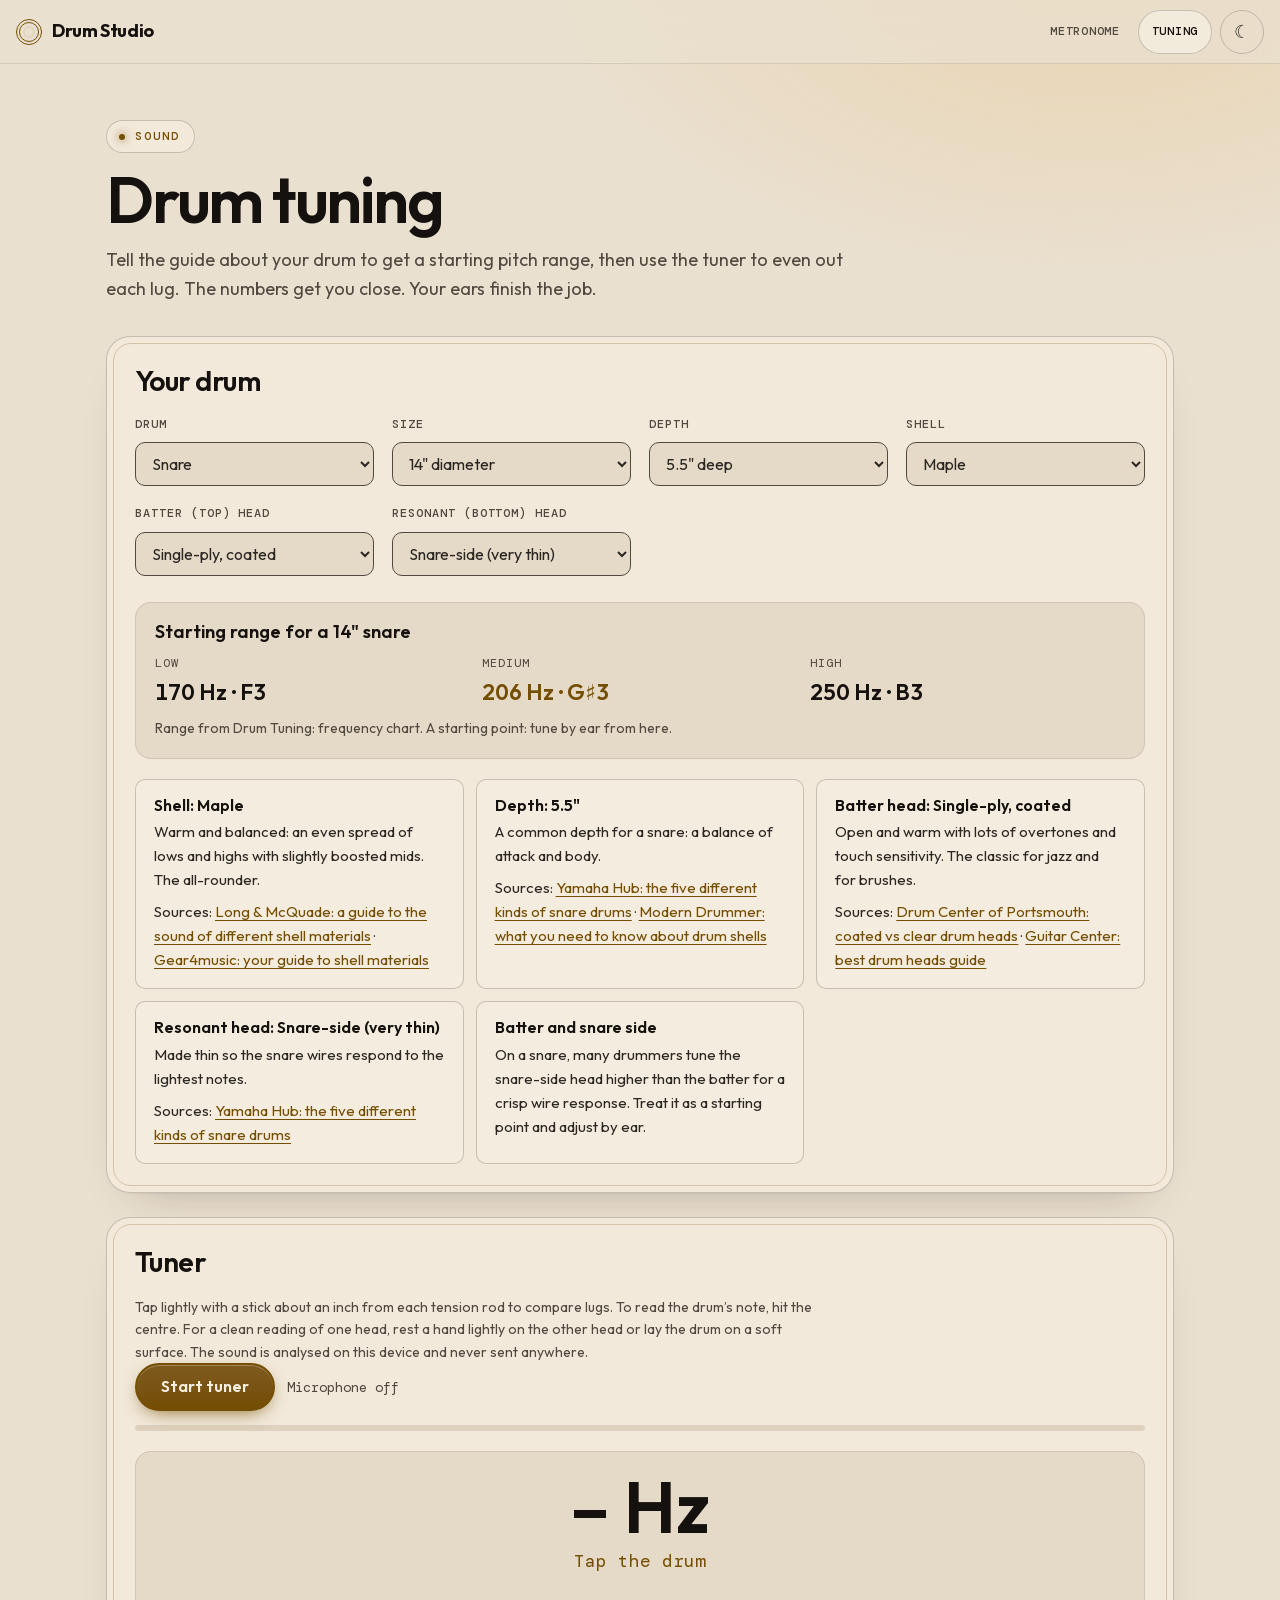
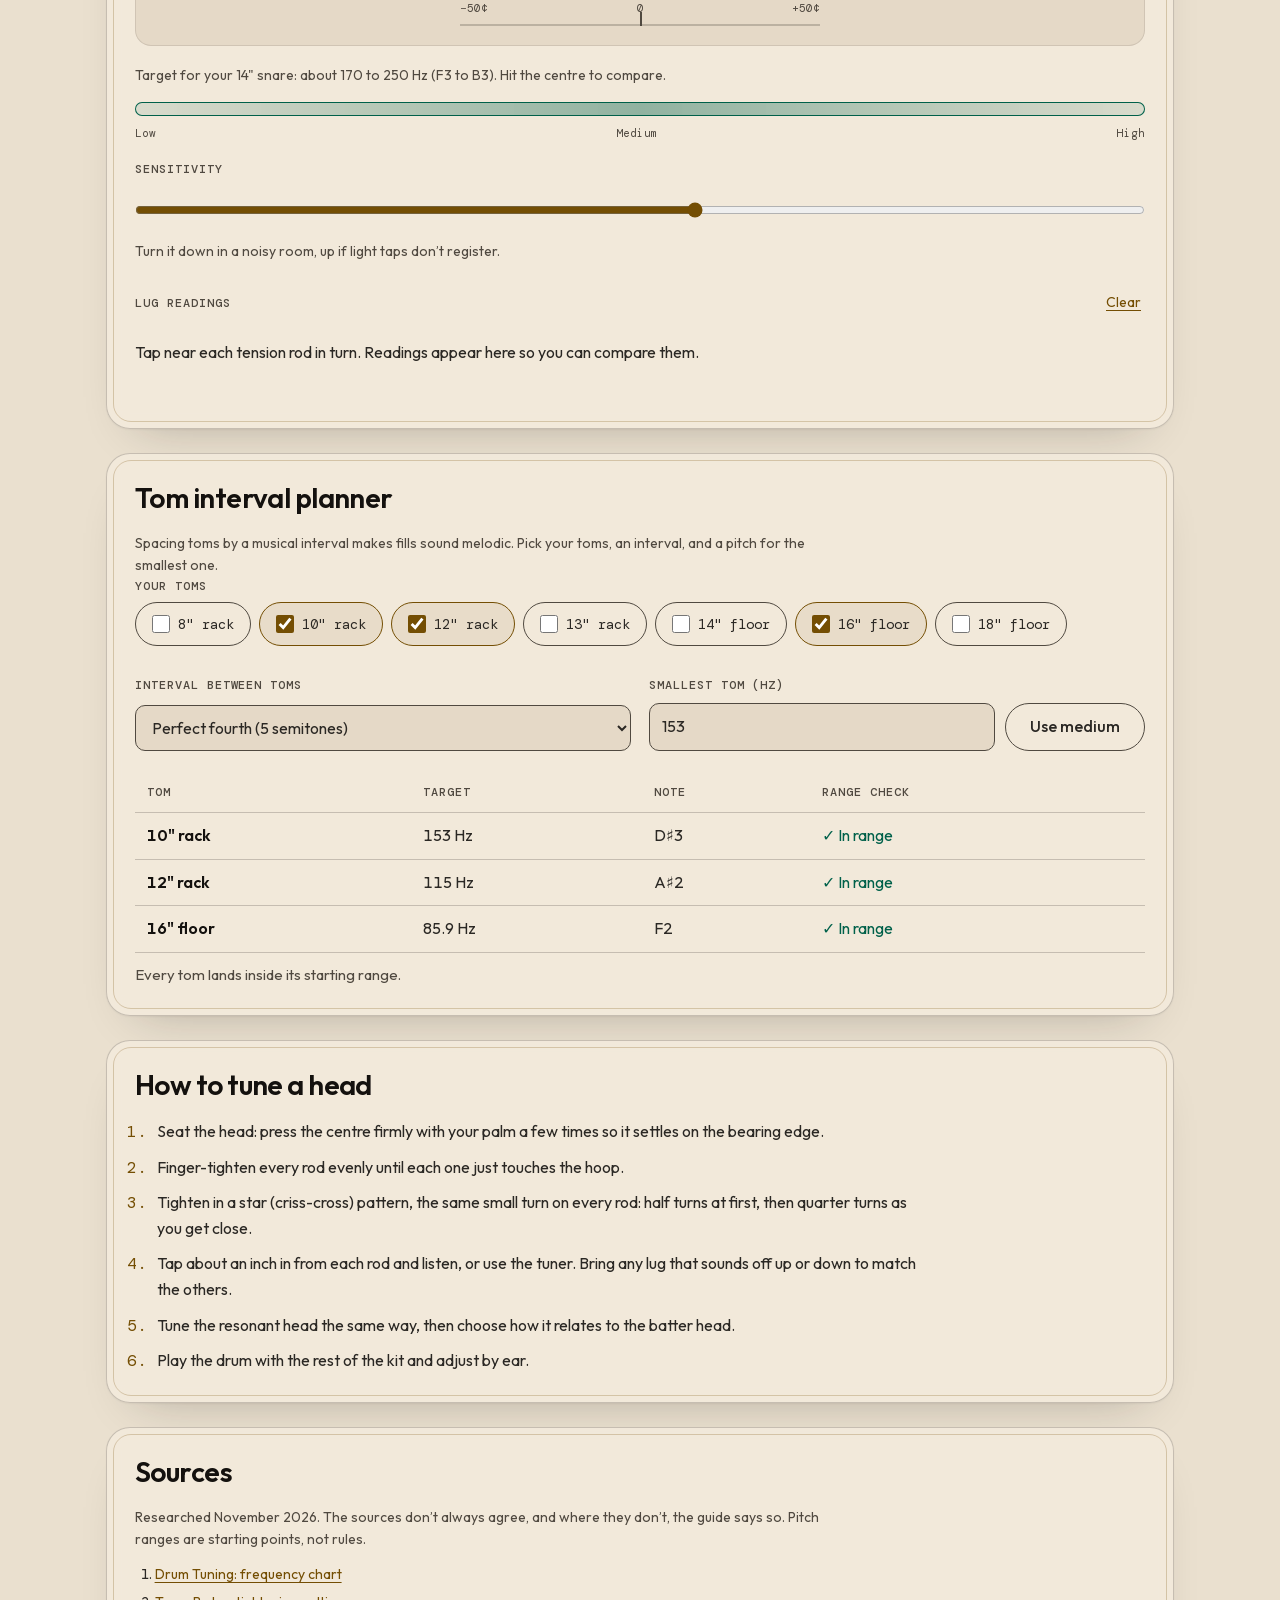
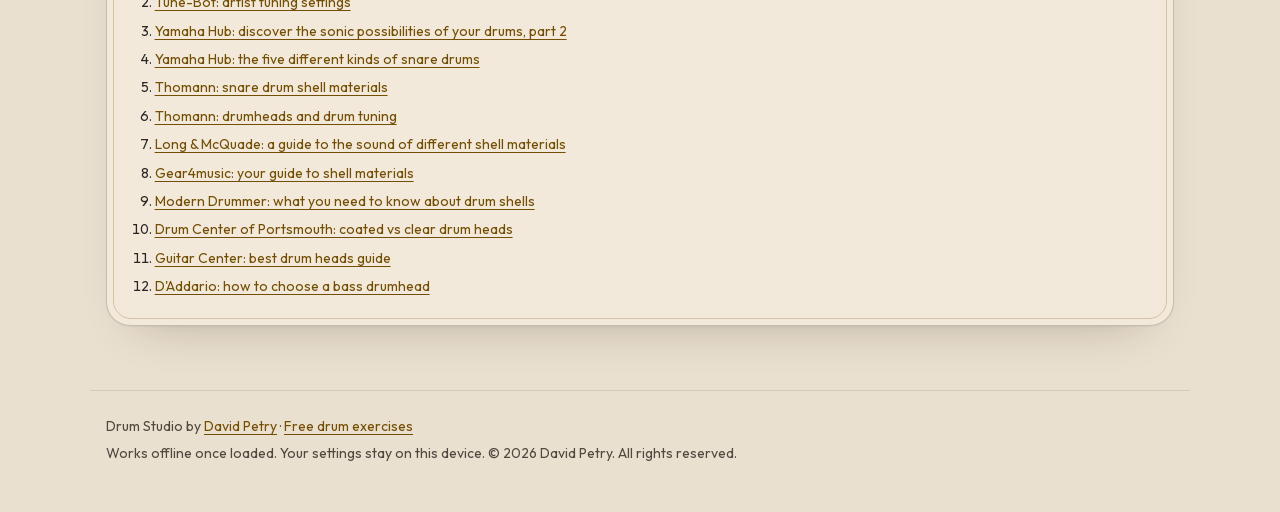
==== tuning.html @ 03df2bff "Host on GitHub Pages instead of Netlify GitHub Pages is free with no deploy limits. It can't send cu" ====
<!DOCTYPE html>
<html lang="en">
<head>
<meta charset="UTF-8">
<!-- Security policy: everything comes from this site; no inline scripts or styles.
     Set here because GitHub Pages can't send it as a header. -->
<meta http-equiv="Content-Security-Policy" content="default-src 'self'; script-src 'self'; style-src 'self'; img-src 'self' data:; font-src 'self'; connect-src 'self'; media-src 'self'; manifest-src 'self'; worker-src 'self'; object-src 'none'; base-uri 'self'; form-action 'none'; upgrade-insecure-requests">
<meta name="referrer" content="strict-origin-when-cross-origin">
<meta name="viewport" content="width=device-width, initial-scale=1.0, viewport-fit=cover">
<title>Drum Tuning · Drum Studio</title>
<meta name="description" content="Tune your drums: a microphone tuner that reads each lug, starting pitch ranges by drum size, what shell materials and heads do, and a tom interval planner.">
<meta name="color-scheme" content="dark light">
<meta name="theme-color" content="#080a0e">
<link rel="manifest" href="manifest.webmanifest">
<link rel="icon" href="icons/icon.svg" type="image/svg+xml">
<link rel="apple-touch-icon" href="icons/apple-touch-icon.png">
<link rel="preload" href="fonts/outfit-300-700-latin.woff2" as="font" type="font/woff2" crossorigin>
<link rel="stylesheet" href="fonts/fonts.css">
<script src="js/theme.js"></script>
<link rel="stylesheet" href="css/studio.css">
</head>
<body>
<a href="#main" class="skip-link">Skip to main content</a>
<nav class="topnav" aria-label="Drum Studio">
  <a href="index.html" class="brand" aria-label="Drum Studio home"><span class="brand-mark" aria-hidden="true"></span><span class="brand-text">Drum Studio</span></a>
  <ul class="navlinks">
    <li><a href="index.html">Metronome</a></li>
    <li><a href="tuning.html" aria-current="page">Tuning</a></li>
    <li><button type="button" class="theme-toggle" id="themeToggle" aria-label="Switch to light theme"><span aria-hidden="true">☀</span></button></li>
  </ul>
</nav>

<main id="main">
  <header class="pagehead">
    <p class="eyebrow">Sound</p>
    <h1>Drum tuning</h1>
    <p class="lede">Tell the guide about your drum to get a starting pitch range, then use the tuner to even out each lug. The numbers get you close. Your ears finish the job.</p>
  </header>

  <noscript><p class="panel notice">The tuner and the guide need JavaScript turned on. The tuning steps below still work without it.</p></noscript>

  <!-- Guide: your drum -->
  <section class="panel" id="guide" aria-labelledby="guide-title">
    <h2 id="guide-title">Your drum</h2>
    <div class="form-grid">
      <label class="field"><span class="label">Drum</span><select id="drum-type"></select></label>
      <label class="field"><span class="label">Size</span><select id="drum-size"></select></label>
      <label class="field"><span class="label">Depth</span><select id="drum-depth"></select></label>
      <label class="field"><span class="label">Shell</span><select id="material"></select></label>
      <label class="field"><span class="label">Batter (top) head</span><select id="batter"></select></label>
      <label class="field"><span class="label">Resonant (bottom) head</span><select id="reso"></select></label>
      <label class="field" id="relation-row"><span class="label">Resonant vs batter</span><select id="relation"></select></label>
    </div>

    <div class="range-card" aria-labelledby="range-title">
      <h3 id="range-title">Starting range</h3>
      <dl class="range-stops">
        <div><dt>Low</dt><dd id="range-low">–</dd></div>
        <div><dt>Medium</dt><dd id="range-med">–</dd></div>
        <div><dt>High</dt><dd id="range-high">–</dd></div>
      </dl>
      <p class="hint" id="range-scaled"></p>
    </div>
    <ul class="notes" id="notes"></ul>
  </section>

  <!-- Tuner -->
  <section class="panel" id="tuner" aria-labelledby="tuner-title">
    <h2 id="tuner-title">Tuner</h2>
    <p class="notice" id="no-mic" hidden>This browser can’t open a microphone here. The tuner needs a secure (https) page in a current browser.</p>
    <div id="tuner-body">
      <p class="hint">Tap lightly with a stick about an inch from each tension rod to compare lugs. To read the drum’s note, hit the centre. For a clean reading of one head, rest a hand lightly on the other head or lay the drum on a soft surface. The sound is analysed on this device and never sent anywhere.</p>
      <div class="actions">
        <button type="button" class="btn-primary" id="mic-start" aria-pressed="false">Start tuner</button>
        <span class="listen" id="listen-state">Microphone off</span>
      </div>
      <div class="level" id="level" aria-hidden="true"><span></span></div>

      <div class="readout">
        <p class="reading-hz" id="reading-hz">– Hz</p>
        <p class="reading-note" id="reading-note">Tap the drum</p>
        <div class="cents" aria-hidden="true">
          <span class="cents-scale"><span>−50¢</span><span>0</span><span>+50¢</span></span>
          <span class="needle" id="needle" hidden></span>
        </div>
      </div>

      <div class="target">
        <p class="hint" id="target-line"></p>
        <div class="target-bar" aria-hidden="true">
          <span class="zone"></span>
          <span class="target-mark" id="target-mark" hidden></span>
          <span class="target-ends"><span>Low</span><span>Medium</span><span>High</span></span>
        </div>
      </div>

      <div class="field">
        <label class="label" for="sensitivity">Sensitivity</label>
        <input type="range" id="sensitivity" min="1" max="10" step="1" value="6" aria-describedby="sens-hint">
        <p class="hint" id="sens-hint">Turn it down in a noisy room, up if light taps don’t register.</p>
      </div>

      <div class="lugs-head">
        <h3 class="label">Lug readings</h3>
        <button type="button" class="link-btn" id="lugs-clear">Clear</button>
      </div>
      <ol class="lugs" id="lugs"></ol>
      <p class="lug-status" id="lug-status"></p>
      <p class="status" id="tuner-status" role="status" aria-live="polite"></p>
    </div>
  </section>

  <!-- Planner -->
  <section class="panel" id="planner" aria-labelledby="planner-title">
    <h2 id="planner-title">Tom interval planner</h2>
    <p class="hint">Spacing toms by a musical interval makes fills sound melodic. Pick your toms, an interval, and a pitch for the smallest one.</p>
    <fieldset class="field">
      <legend class="label">Your toms</legend>
      <div class="chips" id="plan-sizes"></div>
    </fieldset>
    <div class="form-grid">
      <label class="field"><span class="label">Interval between toms</span><select id="plan-interval"></select></label>
      <div class="field">
        <label class="label" for="plan-top">Smallest tom (Hz)</label>
        <div class="inline">
          <input type="number" id="plan-top" min="30" max="1000" step="1" inputmode="decimal">
          <button type="button" class="btn-ghost" id="plan-suggest">Use medium</button>
        </div>
      </div>
    </div>
    <div class="table-wrap">
      <table class="plan">
        <caption class="visually-hidden">Target pitch for each tom</caption>
        <thead><tr><th scope="col">Tom</th><th scope="col">Target</th><th scope="col">Note</th><th scope="col">Range check</th></tr></thead>
        <tbody id="plan-out"></tbody>
      </table>
    </div>
    <p class="status" id="plan-summary" role="status" aria-live="polite"></p>
  </section>

  <!-- Method -->
  <section class="panel" aria-labelledby="steps-title">
    <h2 id="steps-title">How to tune a head</h2>
    <ol class="steps">
      <li>Seat the head: press the centre firmly with your palm a few times so it settles on the bearing edge.</li>
      <li>Finger-tighten every rod evenly until each one just touches the hoop.</li>
      <li>Tighten in a star (criss-cross) pattern, the same small turn on every rod: half turns at first, then quarter turns as you get close.</li>
      <li>Tap about an inch in from each rod and listen, or use the tuner. Bring any lug that sounds off up or down to match the others.</li>
      <li>Tune the resonant head the same way, then choose how it relates to the batter head.</li>
      <li>Play the drum with the rest of the kit and adjust by ear.</li>
    </ol>
  </section>

  <section class="panel" aria-labelledby="sources-title">
    <h2 id="sources-title">Sources</h2>
    <p class="hint">Researched November 2026. The sources don’t always agree, and where they don’t, the guide says so. Pitch ranges are starting points, not rules.</p>
    <ol class="sources" id="sources"></ol>
  </section>
</main>

<footer class="foot">
  <p>Drum Studio by <a href="https://david-petry.netlify.app/">David Petry</a> · <a href="https://david-petry.netlify.app/drum-exercises.html">Free drum exercises</a></p>
  <p>Works offline once loaded. Your settings stay on this device. © 2026 David Petry. All rights reserved.</p>
</footer>
<script src="js/tuning.js" defer></script>
</body>
</html>
---- fonts/fonts.css ----
/* Self-hosted web fonts: DM Mono, Cormorant Garamond, Outfit.
   From Google Fonts, latin and latin-ext subsets only. Serving them from this
   site means visitors' browsers make no request to Google. Licences: OFL-*.txt
   in this folder (SIL Open Font License 1.1). A browser only downloads the
   files for faces a page actually uses. */

/* latin-ext */
@font-face {
  font-family: 'Cormorant Garamond';
  font-style: italic;
  font-weight: 400;
  font-display: swap;
  src: url(./cormorant-garamond-400-600-italic-latin-ext.woff2) format('woff2');
  unicode-range: U+0100-02BA, U+02BD-02C5, U+02C7-02CC, U+02CE-02D7, U+02DD-02FF, U+0304, U+0308, U+0329, U+1D00-1DBF, U+1E00-1E9F, U+1EF2-1EFF, U+2020, U+20A0-20AB, U+20AD-20C4, U+2113, U+2C60-2C7F, U+A720-A7FF;
}
/* latin */
@font-face {
  font-family: 'Cormorant Garamond';
  font-style: italic;
  font-weight: 400;
  font-display: swap;
  src: url(./cormorant-garamond-400-600-italic-latin.woff2) format('woff2');
  unicode-range: U+0000-00FF, U+0131, U+0152-0153, U+02BB-02BC, U+02C6, U+02DA, U+02DC, U+0304, U+0308, U+0329, U+2000-206F, U+20AC, U+2122, U+2191, U+2193, U+2212, U+2215, U+FEFF, U+FFFD;
}
/* latin-ext */
@font-face {
  font-family: 'Cormorant Garamond';
  font-style: italic;
  font-weight: 600;
  font-display: swap;
  src: url(./cormorant-garamond-400-600-italic-latin-ext.woff2) format('woff2');
  unicode-range: U+0100-02BA, U+02BD-02C5, U+02C7-02CC, U+02CE-02D7, U+02DD-02FF, U+0304, U+0308, U+0329, U+1D00-1DBF, U+1E00-1E9F, U+1EF2-1EFF, U+2020, U+20A0-20AB, U+20AD-20C4, U+2113, U+2C60-2C7F, U+A720-A7FF;
}
/* latin */
@font-face {
  font-family: 'Cormorant Garamond';
  font-style: italic;
  font-weight: 600;
  font-display: swap;
  src: url(./cormorant-garamond-400-600-italic-latin.woff2) format('woff2');
  unicode-range: U+0000-00FF, U+0131, U+0152-0153, U+02BB-02BC, U+02C6, U+02DA, U+02DC, U+0304, U+0308, U+0329, U+2000-206F, U+20AC, U+2122, U+2191, U+2193, U+2212, U+2215, U+FEFF, U+FFFD;
}
/* latin-ext */
@font-face {
  font-family: 'Cormorant Garamond';
  font-style: normal;
  font-weight: 400;
  font-display: swap;
  src: url(./cormorant-garamond-400-700-latin-ext.woff2) format('woff2');
  unicode-range: U+0100-02BA, U+02BD-02C5, U+02C7-02CC, U+02CE-02D7, U+02DD-02FF, U+0304, U+0308, U+0329, U+1D00-1DBF, U+1E00-1E9F, U+1EF2-1EFF, U+2020, U+20A0-20AB, U+20AD-20C4, U+2113, U+2C60-2C7F, U+A720-A7FF;
}
/* latin */
@font-face {
  font-family: 'Cormorant Garamond';
  font-style: normal;
  font-weight: 400;
  font-display: swap;
  src: url(./cormorant-garamond-400-700-latin.woff2) format('woff2');
  unicode-range: U+0000-00FF, U+0131, U+0152-0153, U+02BB-02BC, U+02C6, U+02DA, U+02DC, U+0304, U+0308, U+0329, U+2000-206F, U+20AC, U+2122, U+2191, U+2193, U+2212, U+2215, U+FEFF, U+FFFD;
}
/* latin-ext */
@font-face {
  font-family: 'Cormorant Garamond';
  font-style: normal;
  font-weight: 600;
  font-display: swap;
  src: url(./cormorant-garamond-400-700-latin-ext.woff2) format('woff2');
  unicode-range: U+0100-02BA, U+02BD-02C5, U+02C7-02CC, U+02CE-02D7, U+02DD-02FF, U+0304, U+0308, U+0329, U+1D00-1DBF, U+1E00-1E9F, U+1EF2-1EFF, U+2020, U+20A0-20AB, U+20AD-20C4, U+2113, U+2C60-2C7F, U+A720-A7FF;
}
/* latin */
@font-face {
  font-family: 'Cormorant Garamond';
  font-style: normal;
  font-weight: 600;
  font-display: swap;
  src: url(./cormorant-garamond-400-700-latin.woff2) format('woff2');
  unicode-range: U+0000-00FF, U+0131, U+0152-0153, U+02BB-02BC, U+02C6, U+02DA, U+02DC, U+0304, U+0308, U+0329, U+2000-206F, U+20AC, U+2122, U+2191, U+2193, U+2212, U+2215, U+FEFF, U+FFFD;
}
/* latin-ext */
@font-face {
  font-family: 'Cormorant Garamond';
  font-style: normal;
  font-weight: 700;
  font-display: swap;
  src: url(./cormorant-garamond-400-700-latin-ext.woff2) format('woff2');
  unicode-range: U+0100-02BA, U+02BD-02C5, U+02C7-02CC, U+02CE-02D7, U+02DD-02FF, U+0304, U+0308, U+0329, U+1D00-1DBF, U+1E00-1E9F, U+1EF2-1EFF, U+2020, U+20A0-20AB, U+20AD-20C4, U+2113, U+2C60-2C7F, U+A720-A7FF;
}
/* latin */
@font-face {
  font-family: 'Cormorant Garamond';
  font-style: normal;
  font-weight: 700;
  font-display: swap;
  src: url(./cormorant-garamond-400-700-latin.woff2) format('woff2');
  unicode-range: U+0000-00FF, U+0131, U+0152-0153, U+02BB-02BC, U+02C6, U+02DA, U+02DC, U+0304, U+0308, U+0329, U+2000-206F, U+20AC, U+2122, U+2191, U+2193, U+2212, U+2215, U+FEFF, U+FFFD;
}
/* latin-ext */
@font-face {
  font-family: 'DM Mono';
  font-style: italic;
  font-weight: 400;
  font-display: swap;
  src: url(./dm-mono-400-italic-latin-ext.woff2) format('woff2');
  unicode-range: U+0100-02BA, U+02BD-02C5, U+02C7-02CC, U+02CE-02D7, U+02DD-02FF, U+0304, U+0308, U+0329, U+1D00-1DBF, U+1E00-1E9F, U+1EF2-1EFF, U+2020, U+20A0-20AB, U+20AD-20C4, U+2113, U+2C60-2C7F, U+A720-A7FF;
}
/* latin */
@font-face {
  font-family: 'DM Mono';
  font-style: italic;
  font-weight: 400;
  font-display: swap;
  src: url(./dm-mono-400-italic-latin.woff2) format('woff2');
  unicode-range: U+0000-00FF, U+0131, U+0152-0153, U+02BB-02BC, U+02C6, U+02DA, U+02DC, U+0304, U+0308, U+0329, U+2000-206F, U+20AC, U+2122, U+2191, U+2193, U+2212, U+2215, U+FEFF, U+FFFD;
}
/* latin-ext */
@font-face {
  font-family: 'DM Mono';
  font-style: normal;
  font-weight: 300;
  font-display: swap;
  src: url(./dm-mono-300-latin-ext.woff2) format('woff2');
  unicode-range: U+0100-02BA, U+02BD-02C5, U+02C7-02CC, U+02CE-02D7, U+02DD-02FF, U+0304, U+0308, U+0329, U+1D00-1DBF, U+1E00-1E9F, U+1EF2-1EFF, U+2020, U+20A0-20AB, U+20AD-20C4, U+2113, U+2C60-2C7F, U+A720-A7FF;
}
/* latin */
@font-face {
  font-family: 'DM Mono';
  font-style: normal;
  font-weight: 300;
  font-display: swap;
  src: url(./dm-mono-300-latin.woff2) format('woff2');
  unicode-range: U+0000-00FF, U+0131, U+0152-0153, U+02BB-02BC, U+02C6, U+02DA, U+02DC, U+0304, U+0308, U+0329, U+2000-206F, U+20AC, U+2122, U+2191, U+2193, U+2212, U+2215, U+FEFF, U+FFFD;
}
/* latin-ext */
@font-face {
  font-family: 'DM Mono';
  font-style: normal;
  font-weight: 400;
  font-display: swap;
  src: url(./dm-mono-400-latin-ext.woff2) format('woff2');
  unicode-range: U+0100-02BA, U+02BD-02C5, U+02C7-02CC, U+02CE-02D7, U+02DD-02FF, U+0304, U+0308, U+0329, U+1D00-1DBF, U+1E00-1E9F, U+1EF2-1EFF, U+2020, U+20A0-20AB, U+20AD-20C4, U+2113, U+2C60-2C7F, U+A720-A7FF;
}
/* latin */
@font-face {
  font-family: 'DM Mono';
  font-style: normal;
  font-weight: 400;
  font-display: swap;
  src: url(./dm-mono-400-latin.woff2) format('woff2');
  unicode-range: U+0000-00FF, U+0131, U+0152-0153, U+02BB-02BC, U+02C6, U+02DA, U+02DC, U+0304, U+0308, U+0329, U+2000-206F, U+20AC, U+2122, U+2191, U+2193, U+2212, U+2215, U+FEFF, U+FFFD;
}
/* latin-ext */
@font-face {
  font-family: 'DM Mono';
  font-style: normal;
  font-weight: 500;
  font-display: swap;
  src: url(./dm-mono-500-latin-ext.woff2) format('woff2');
  unicode-range: U+0100-02BA, U+02BD-02C5, U+02C7-02CC, U+02CE-02D7, U+02DD-02FF, U+0304, U+0308, U+0329, U+1D00-1DBF, U+1E00-1E9F, U+1EF2-1EFF, U+2020, U+20A0-20AB, U+20AD-20C4, U+2113, U+2C60-2C7F, U+A720-A7FF;
}
/* latin */
@font-face {
  font-family: 'DM Mono';
  font-style: normal;
  font-weight: 500;
  font-display: swap;
  src: url(./dm-mono-500-latin.woff2) format('woff2');
  unicode-range: U+0000-00FF, U+0131, U+0152-0153, U+02BB-02BC, U+02C6, U+02DA, U+02DC, U+0304, U+0308, U+0329, U+2000-206F, U+20AC, U+2122, U+2191, U+2193, U+2212, U+2215, U+FEFF, U+FFFD;
}
/* latin-ext */
@font-face {
  font-family: 'Outfit';
  font-style: normal;
  font-weight: 300;
  font-display: swap;
  src: url(./outfit-300-700-latin-ext.woff2) format('woff2');
  unicode-range: U+0100-02BA, U+02BD-02C5, U+02C7-02CC, U+02CE-02D7, U+02DD-02FF, U+0304, U+0308, U+0329, U+1D00-1DBF, U+1E00-1E9F, U+1EF2-1EFF, U+2020, U+20A0-20AB, U+20AD-20C4, U+2113, U+2C60-2C7F, U+A720-A7FF;
}
/* latin */
@font-face {
  font-family: 'Outfit';
  font-style: normal;
  font-weight: 300;
  font-display: swap;
  src: url(./outfit-300-700-latin.woff2) format('woff2');
  unicode-range: U+0000-00FF, U+0131, U+0152-0153, U+02BB-02BC, U+02C6, U+02DA, U+02DC, U+0304, U+0308, U+0329, U+2000-206F, U+20AC, U+2122, U+2191, U+2193, U+2212, U+2215, U+FEFF, U+FFFD;
}
/* latin-ext */
@font-face {
  font-family: 'Outfit';
  font-style: normal;
  font-weight: 400;
  font-display: swap;
  src: url(./outfit-300-700-latin-ext.woff2) format('woff2');
  unicode-range: U+0100-02BA, U+02BD-02C5, U+02C7-02CC, U+02CE-02D7, U+02DD-02FF, U+0304, U+0308, U+0329, U+1D00-1DBF, U+1E00-1E9F, U+1EF2-1EFF, U+2020, U+20A0-20AB, U+20AD-20C4, U+2113, U+2C60-2C7F, U+A720-A7FF;
}
/* latin */
@font-face {
  font-family: 'Outfit';
  font-style: normal;
  font-weight: 400;
  font-display: swap;
  src: url(./outfit-300-700-latin.woff2) format('woff2');
  unicode-range: U+0000-00FF, U+0131, U+0152-0153, U+02BB-02BC, U+02C6, U+02DA, U+02DC, U+0304, U+0308, U+0329, U+2000-206F, U+20AC, U+2122, U+2191, U+2193, U+2212, U+2215, U+FEFF, U+FFFD;
}
/* latin-ext */
@font-face {
  font-family: 'Outfit';
  font-style: normal;
  font-weight: 500;
  font-display: swap;
  src: url(./outfit-300-700-latin-ext.woff2) format('woff2');
  unicode-range: U+0100-02BA, U+02BD-02C5, U+02C7-02CC, U+02CE-02D7, U+02DD-02FF, U+0304, U+0308, U+0329, U+1D00-1DBF, U+1E00-1E9F, U+1EF2-1EFF, U+2020, U+20A0-20AB, U+20AD-20C4, U+2113, U+2C60-2C7F, U+A720-A7FF;
}
/* latin */
@font-face {
  font-family: 'Outfit';
  font-style: normal;
  font-weight: 500;
  font-display: swap;
  src: url(./outfit-300-700-latin.woff2) format('woff2');
  unicode-range: U+0000-00FF, U+0131, U+0152-0153, U+02BB-02BC, U+02C6, U+02DA, U+02DC, U+0304, U+0308, U+0329, U+2000-206F, U+20AC, U+2122, U+2191, U+2193, U+2212, U+2215, U+FEFF, U+FFFD;
}
/* latin-ext */
@font-face {
  font-family: 'Outfit';
  font-style: normal;
  font-weight: 600;
  font-display: swap;
  src: url(./outfit-300-700-latin-ext.woff2) format('woff2');
  unicode-range: U+0100-02BA, U+02BD-02C5, U+02C7-02CC, U+02CE-02D7, U+02DD-02FF, U+0304, U+0308, U+0329, U+1D00-1DBF, U+1E00-1E9F, U+1EF2-1EFF, U+2020, U+20A0-20AB, U+20AD-20C4, U+2113, U+2C60-2C7F, U+A720-A7FF;
}
/* latin */
@font-face {
  font-family: 'Outfit';
  font-style: normal;
  font-weight: 600;
  font-display: swap;
  src: url(./outfit-300-700-latin.woff2) format('woff2');
  unicode-range: U+0000-00FF, U+0131, U+0152-0153, U+02BB-02BC, U+02C6, U+02DA, U+02DC, U+0304, U+0308, U+0329, U+2000-206F, U+20AC, U+2122, U+2191, U+2193, U+2212, U+2215, U+FEFF, U+FFFD;
}
/* latin-ext */
@font-face {
  font-family: 'Outfit';
  font-style: normal;
  font-weight: 700;
  font-display: swap;
  src: url(./outfit-300-700-latin-ext.woff2) format('woff2');
  unicode-range: U+0100-02BA, U+02BD-02C5, U+02C7-02CC, U+02CE-02D7, U+02DD-02FF, U+0304, U+0308, U+0329, U+1D00-1DBF, U+1E00-1E9F, U+1EF2-1EFF, U+2020, U+20A0-20AB, U+20AD-20C4, U+2113, U+2C60-2C7F, U+A720-A7FF;
}
/* latin */
@font-face {
  font-family: 'Outfit';
  font-style: normal;
  font-weight: 700;
  font-display: swap;
  src: url(./outfit-300-700-latin.woff2) format('woff2');
  unicode-range: U+0000-00FF, U+0131, U+0152-0153, U+02BB-02BC, U+02C6, U+02DA, U+02DC, U+0304, U+0308, U+0329, U+2000-206F, U+20AC, U+2122, U+2191, U+2193, U+2212, U+2215, U+FEFF, U+FFFD;
}
---- css/studio.css ----
/* ============================================================
   DRUM STUDIO — css/studio.css
   The one stylesheet for index.html (metronome) and tuning.html.
   No build step: edit this file. Pages carry no <style> blocks and
   no style="" attributes (the security policy forbids them); the
   scripts only set CSS custom properties through the CSSOM.

   Order: tokens → base → navigation → layout → form controls →
   metronome → tuning → footer → small screens → high contrast.

   The colour, type and shape tokens are David Petry's site design
   system (david-petry-site/site.css), copied so the two match.
   ============================================================ */

/* ============================================================
   TOKENS
   ============================================================ */
/* Dark is the default theme. */
:root {
  color-scheme: dark;

  /* Colour: page and surfaces */
  --bg:         #080a0e;
  --bg2:        #0d1018;
  --bg3:        #111520;
  --surface:    #141824;
  --card:       rgba(20, 24, 36, 0.55);
  --card-2:     rgba(14, 17, 26, 0.75);
  --card-hover: rgba(26, 31, 46, 0.72);
  --nav-bg:     rgba(12, 15, 22, 0.66);

  /* Colour: text, strongest first */
  --white:  #f0f2f8;
  --text:   #d8dce8;
  --muted2: #8a94b0;
  --muted:  #7c86a8;

  /* Colour: accents */
  --amber:         #e8a030;
  --amber-dim:     rgba(232,160,48,0.12);
  --teal:          #2dd4bf;
  --teal-dim:      rgba(45,212,191,0.1);
  --on-accent:     #0b0d12;
  --on-amber-soft: rgba(8,10,14,0.75);
  --accent-top:    color-mix(in oklab, var(--amber) 88%, white);

  /* Colour: lines. --line/--line-2 are the current pair; --border/--border2 are the older, slightly fainter pair a few components still use */
  --line:    rgba(255, 255, 255, 0.08);
  --line-2:  rgba(255, 255, 255, 0.16);
  --border:  rgba(255,255,255,0.07);
  --border2: rgba(255,255,255,0.12);

  /* Colour: light effects */
  --hi:        rgba(255, 255, 255, 0.05);
  --glow-a:    rgba(232, 160, 48, 0.14);
  --spot:      rgba(232, 160, 48, 0.06);
  --sheen:     rgba(255, 255, 255, 0.38);
  --btn-inset: rgba(255, 255, 255, 0.25);
  --shadow:    inset 0 1px 0 var(--hi), 0 24px 48px -32px rgba(0, 0, 0, 0.8);
  --grain-op:  0.06;

  /* Type: families */
  --sans:    'Outfit', sans-serif;
  --serif:   'Cormorant Garamond', Georgia, serif;
  --mono:    'DM Mono', monospace;
  --display: 'Outfit', system-ui, sans-serif;

  /* Type: sizes */
  --fs-xs:   12px;
  --fs-sm:   14px;
  --fs-md:   15px;
  --fs-base: 16px;
  --fs-lg:   18px;
  --fs-xl:   22px;
  --fs-2xl:  28px;
  --fs-3xl:  40px;
  --fs-4xl:  64px;

  /* Shape and motion */
  --radius: 6px;
  --r-sm:   10px;
  --r:      16px;
  --r-lg:   24px;
  --pill:   999px;
  --ease:   cubic-bezier(.2, .7, .2, 1);

  /* Layout */
  --nav-h: 64px;

}
/* Light theme: set on <html> by js/theme.js in each page's <head>, from the
   saved choice or the system setting. Warm sandstone, never bright white (David's
   design direction, 2026-10-16). Text and accent tokens are darkened so every
   pairing keeps at least 5:1 on the darkest band (--bg3); exercise category stops
   keep at least 5.5:1 where they sit. Hex values in comments are approximate. */
:root[data-theme="light"] {
  color-scheme: light;

  /* Colour: page and surfaces */
  --bg:         oklch(0.91 0.025 80);  /* #eae0cf page */
  --bg2:        oklch(0.89 0.027 79);  /* #e5d9c7 alternate band */
  --bg3:        oklch(0.865 0.03 78);  /* #ded1bd wells, timeline rail */
  --surface:    oklch(0.937 0.022 81);  /* #f2e9da one step lighter */
  --card:       oklch(0.94 0.021 81 / 0.92);  /* renders about #f2e9da */
  --card-2:     oklch(0.945 0.02 82 / 0.95);  /* #f4ecde */
  --card-hover: oklch(0.952 0.019 82 / 0.96);  /* #f6eee1 */
  --nav-bg:     oklch(0.91 0.025 80 / 0.8);

  /* Colour: text, strongest first */
  --white:  #14110e;
  --text:   #2b2824;
  --muted2: oklch(0.41 0.017 78);  /* #504940, was #554f46 */
  --muted:  oklch(0.445 0.019 79);  /* #5a5348, was #665f54 */

  /* Colour: accents */
  --amber:         oklch(0.453 0.094 76);  /* #744e03, was #77510a */
  --amber-dim:     oklch(0.453 0.094 76 / 0.08);
  --teal:          oklch(0.432 0.093 171);  /* #006049, was #0d7159 */
  --teal-dim:      oklch(0.432 0.093 171 / 0.10);
  --on-accent:     oklch(0.955 0.02 85);  /* #f6efe1 cream on the amber */
  --on-amber-soft: oklch(0.95 0.022 84 / 0.95);
  --accent-top:    color-mix(in oklab, var(--amber) 92%, var(--on-accent));

  /* Colour: lines. --line/--line-2 are the current pair; --border/--border2 are the older, slightly fainter pair a few components still use */
  --line:    rgba(20, 17, 14, 0.10);
  --line-2:  rgba(20, 17, 14, 0.20);
  --border:  rgba(0,0,0,0.10);
  --border2: rgba(0,0,0,0.18);

  /* Colour: light effects */
  --hi:        oklch(0.955 0.018 84 / 0.7);  /* warm cream tint, not white */
  --glow-a:    rgba(232, 160, 48, 0.20);
  --spot:      rgba(119, 81, 10, 0.05);
  --sheen:     rgba(0, 0, 0, 0.22);
  --btn-inset: oklch(0.96 0.03 85 / 0.3);
  --shadow:    0 1px 2px rgba(20, 17, 14, 0.05), 0 24px 48px -32px rgba(20, 17, 14, 0.30);
  --grain-op:  0.035;

}


/* ============================================================
/* Drum Studio's own tokens, on top of the site's */
:root {
  --page-max: 1100px;
  /* Beat levels: each also has its own shape, so colour is never the only cue */
  --lv-accent: var(--amber);
  --lv-normal: var(--text);
  --lv-ghost:  var(--muted2);
  --lv-mute:   var(--muted2);
  --ok:        var(--teal);
  --warn:      color-mix(in oklab, var(--amber) 70%, #ff6a4d);
}
:root[data-theme="light"] {
  --warn: oklch(0.47 0.15 35);
}

/* ============================================================
   BASE
   ============================================================ */
*, *::before, *::after { box-sizing: border-box; margin: 0; padding: 0; }
html {
  accent-color: var(--amber);
  scroll-padding-top: calc(var(--nav-h) + 24px);
  -webkit-text-size-adjust: 100%;
}
body {
  min-height: 100vh;
  background: var(--bg);
  color: var(--text);
  font-family: var(--sans);
  font-size: var(--fs-base);
  line-height: 1.6;
  -webkit-font-smoothing: antialiased;
}
/* One warm glow at the top of the page */
body::before {
  content: '';
  position: fixed;
  inset: 0;
  z-index: -1;
  pointer-events: none;
  background: radial-gradient(60vw 50vh at 85% -5%, var(--glow-a), transparent 70%);
}
::selection { background: var(--amber); color: var(--on-accent); }
a { color: var(--amber); text-underline-offset: 3px; }
a:hover { text-decoration-thickness: 2px; }
h1, h2, h3 { color: var(--white); text-wrap: balance; line-height: 1.15; }
p, li { text-wrap: pretty; }
[hidden] { display: none !important; }
button, input, select { font: inherit; color: inherit; }
button { cursor: pointer; }

.visually-hidden {
  position: absolute !important;
  width: 1px; height: 1px;
  overflow: hidden;
  clip: rect(0 0 0 0);
  clip-path: inset(50%);
  white-space: nowrap;
}

/* One focus ring everywhere */
:focus-visible { outline: 2px solid var(--amber); outline-offset: 3px; }

.skip-link {
  position: absolute;
  top: -100px;
  left: 16px;
  z-index: 2000;
  padding: 10px 18px;
  border-radius: var(--radius);
  background: var(--amber);
  color: var(--on-accent);
  font-family: var(--mono);
  font-size: var(--fs-sm);
  font-weight: 600;
  text-decoration: none;
  text-transform: uppercase;
}
.skip-link:focus { top: 16px; }

@media (prefers-reduced-motion: reduce) {
  *, *::before, *::after {
    animation-duration: 0.01ms !important;
    animation-iteration-count: 1 !important;
    transition-duration: 0.01ms !important;
    scroll-behavior: auto !important;
  }
}

/* ============================================================
   NAVIGATION
   ============================================================ */
.topnav {
  position: sticky;
  top: 0;
  z-index: 1000;
  display: flex;
  align-items: center;
  justify-content: space-between;
  gap: 12px;
  min-height: calc(var(--nav-h) + env(safe-area-inset-top, 0px));
  padding: env(safe-area-inset-top, 0px) max(16px, env(safe-area-inset-right)) 0 max(16px, env(safe-area-inset-left));
  background: var(--nav-bg);
  backdrop-filter: blur(12px);
  -webkit-backdrop-filter: blur(12px);
  border-bottom: 1px solid var(--border);
}
.brand {
  display: inline-flex;
  align-items: center;
  gap: 10px;
  min-height: 44px;
  color: var(--white);
  font-weight: 700;
  font-size: var(--fs-lg);
  letter-spacing: -0.02em;
  text-decoration: none;
}
/* The mark: a drumhead seen from above, double rim */
.brand-mark {
  width: 26px;
  height: 26px;
  border: 4px double var(--amber);
  border-radius: 50%;
  box-shadow: inset 0 0 0 3px var(--bg), inset 0 0 0 5px var(--amber-dim);
}
.navlinks { display: flex; align-items: center; gap: 4px; list-style: none; }
.navlinks a {
  display: inline-flex;
  align-items: center;
  min-height: 44px;
  padding: 0 14px;
  border-radius: var(--pill);
  color: var(--muted2);
  font-family: var(--mono);
  font-size: var(--fs-xs);
  font-weight: 500;
  letter-spacing: 0.06em;
  text-decoration: none;
  text-transform: uppercase;
  transition: color .2s, background .2s;
}
.navlinks a:hover,
.navlinks a[aria-current="page"] {
  color: var(--white);
  background: var(--hi);
  box-shadow: inset 0 0 0 1px var(--line-2);
}
.theme-toggle {
  display: inline-flex;
  align-items: center;
  justify-content: center;
  width: 44px;
  height: 44px;
  margin-left: 4px;
  border: 1px solid var(--line-2);
  border-radius: var(--pill);
  background: transparent;
  color: var(--text);
  font-size: var(--fs-lg);
  line-height: 1;
  transition: color .2s, border-color .2s, background .2s;
}
.theme-toggle:hover { color: var(--amber); border-color: var(--amber); background: var(--amber-dim); }

/* ============================================================
   LAYOUT
   ============================================================ */
main {
  max-width: var(--page-max);
  margin: 0 auto;
  padding: 40px max(16px, env(safe-area-inset-right)) 64px max(16px, env(safe-area-inset-left));
  display: grid;
  gap: 24px;
}
#metro { display: grid; gap: 24px; }
.pagehead { padding: 16px 0 8px; }
.eyebrow {
  display: inline-flex;
  align-items: center;
  gap: 10px;
  margin-bottom: 14px;
  padding: 6px 14px 6px 12px;
  border: 1px solid var(--line-2);
  border-radius: var(--pill);
  background: var(--card);
  color: var(--amber);
  font-family: var(--mono);
  font-size: var(--fs-xs);
  font-weight: 500;
  letter-spacing: 0.16em;
  text-transform: uppercase;
}
.eyebrow::before {
  content: '';
  width: 6px; height: 6px;
  border-radius: 50%;
  background: var(--amber);
  box-shadow: 0 0 10px var(--amber);
}
h1 {
  font-size: clamp(40px, 7vw, var(--fs-4xl));
  font-weight: 600;
  letter-spacing: -0.035em;
  line-height: 1.02;
  margin-bottom: 14px;
}
.lede { max-width: 62ch; color: var(--muted2); font-size: var(--fs-lg); }
.columns {
  display: grid;
  grid-template-columns: repeat(auto-fit, minmax(min(320px, 100%), 1fr));
  gap: 24px;
  align-items: start;
}

/* A panel is a drumhead: outer rim plus a faint inner amber rim */
.panel {
  position: relative;
  isolation: isolate;
  padding: 28px;
  border: 1px solid var(--line-2);
  border-radius: var(--r-lg);
  background: var(--card);
  backdrop-filter: blur(10px);
  box-shadow: var(--shadow);
}
.panel::before {
  content: '';
  position: absolute;
  inset: 6px;
  z-index: -1;
  border: 1px solid color-mix(in oklab, var(--amber) 24%, transparent);
  border-radius: calc(var(--r-lg) - 6px);
  pointer-events: none;
}
.columns > .panel { height: 100%; }
.panel h2 {
  font-size: var(--fs-2xl);
  font-weight: 600;
  letter-spacing: -0.02em;
  margin-bottom: 18px;
}
.panel h3 { font-size: var(--fs-lg); font-weight: 600; margin-bottom: 6px; }
.notice { color: var(--text); }

/* ============================================================
   FORM CONTROLS
   ============================================================ */
.label {
  display: block;
  margin-bottom: 6px;
  color: var(--muted2);
  font-family: var(--mono);
  font-size: var(--fs-xs);
  font-weight: 500;
  letter-spacing: 0.08em;
  text-transform: uppercase;
}
/* Small uppercase headings inside panels stay label-sized */
.panel h3.label { margin-bottom: 10px; font-size: var(--fs-xs); font-weight: 500; }
.hint { color: var(--muted2); font-size: var(--fs-sm); margin-top: 6px; max-width: 70ch; }
.field { display: grid; gap: 2px; margin-bottom: 18px; border: 0; min-width: 0; }
.field:last-child { margin-bottom: 0; }
fieldset { border: 0; min-width: 0; }
legend { padding: 0; }
select,
input[type="text"],
input[type="number"] {
  width: 100%;
  min-height: 44px;
  padding: 0 12px;
  border: 1px solid var(--muted2);
  border-radius: var(--r-sm);
  background: var(--bg2);
  color: var(--text);
  font-size: var(--fs-base);
}
input[type="range"] { width: 100%; min-height: 44px; margin: 0; }
.check {
  display: flex;
  align-items: center;
  gap: 10px;
  min-height: 44px;
  margin-bottom: 8px;
  color: var(--text);
  cursor: pointer;
}
.check input { width: 20px; height: 20px; flex-shrink: 0; }
.inline { display: flex; gap: 10px; }
.inline > input { flex: 1; }
.form-grid {
  display: grid;
  grid-template-columns: repeat(auto-fit, minmax(min(200px, 100%), 1fr));
  gap: 0 18px;
}
.form-grid .field { margin-bottom: 18px; }

/* Buttons */
.btn-primary,
.btn-ghost {
  display: inline-flex;
  align-items: center;
  justify-content: center;
  min-height: 48px;
  padding: 0 24px;
  border-radius: var(--pill);
  font-weight: 600;
  white-space: nowrap;
  transition: background .2s, color .2s, border-color .2s, box-shadow .2s;
}
.btn-primary {
  min-width: 8em;
  border: 2px solid var(--amber);
  background: linear-gradient(180deg, var(--accent-top), var(--amber));
  color: var(--on-accent);
  box-shadow: inset 0 1px 0 var(--btn-inset), 0 6px 20px -8px var(--amber);
}
.btn-primary:hover { box-shadow: 0 4px 24px rgba(232,160,48,0.4); }
/* While running it becomes an outline button */
.btn-primary.is-running { background: var(--amber-dim); color: var(--amber); box-shadow: none; }
.btn-ghost { border: 1px solid var(--muted2); background: transparent; color: var(--text); font-weight: 500; }
.btn-ghost:hover { border-color: var(--amber); color: var(--amber); background: var(--amber-dim); }
.link-btn {
  min-height: 44px;
  padding: 0 4px;
  border: 0;
  background: none;
  color: var(--amber);
  font-size: var(--fs-sm);
  text-decoration: underline;
  text-underline-offset: 3px;
}
.chips { display: flex; flex-wrap: wrap; gap: 8px; margin-bottom: 12px; }
.chip,
.chip-check {
  display: inline-flex;
  align-items: center;
  gap: 8px;
  min-height: 44px;
  padding: 0 16px;
  border: 1px solid var(--muted2);
  border-radius: var(--pill);
  background: transparent;
  color: var(--text);
  font-family: var(--mono);
  font-size: var(--fs-sm);
  font-variant-numeric: tabular-nums;
  cursor: pointer;
}
.chip:hover, .chip-check:hover { border-color: var(--amber); color: var(--amber); }
.chip[aria-pressed="true"] { border-color: var(--amber); background: var(--amber); color: var(--on-accent); }
.chip-check input { width: 18px; height: 18px; }
.chip-check:has(input:checked) { border-color: var(--amber); background: var(--amber-dim); }
.chip-check:has(input:focus-visible) { outline: 2px solid var(--amber); outline-offset: 3px; }
.status { min-height: 1.6em; margin-top: 10px; color: var(--muted2); font-size: var(--fs-md); }

/* ============================================================
   METRONOME — index.html; behaviour in js/metronome.js
   ============================================================ */
.player {
  display: grid;
  grid-template-columns: minmax(0, 1.2fr) minmax(0, 1fr);
  grid-template-areas:
    "tempo   stage"
    "actions stage"
    "status  status"
    "ghead   ghead"
    "grid    grid"
    "legend  legend";
  gap: 16px 32px;
  align-items: center;
}
.tempo { grid-area: tempo; }
.stage { grid-area: stage; }
.actions { grid-area: actions; display: flex; flex-wrap: wrap; align-items: center; gap: 12px; }
.player > .status { grid-area: status; margin-top: 0; }
.grid-head { grid-area: ghead; }
.grid { grid-area: grid; }
.legend { grid-area: legend; }

.tempo-readout { display: flex; align-items: center; gap: 16px; margin-bottom: 8px; }
.bpm {
  width: 4ch !important;
  min-height: 88px !important;
  padding: 0 8px !important;
  border-radius: var(--r) !important;
  background: transparent !important;
  color: var(--white) !important;
  font-family: var(--display);
  font-size: 72px !important;
  font-weight: 600;
  line-height: 1;
  font-variant-numeric: tabular-nums;
  text-align: center;
  box-sizing: content-box;
  -moz-appearance: textfield;
}
.bpm::-webkit-inner-spin-button, .bpm::-webkit-outer-spin-button { -webkit-appearance: none; }
.tempo-meta { display: grid; gap: 2px; }
.tempo-word { color: var(--amber); font-family: var(--serif); font-style: italic; font-size: var(--fs-2xl); font-weight: 600; line-height: 1.1; }
.tempo-unit { color: var(--muted2); font-size: var(--fs-sm); max-width: 22ch; }
.slide { display: grid; grid-template-columns: auto auto 1fr auto auto; gap: 8px; align-items: center; }
.step {
  min-width: 44px;
  height: 44px;
  padding: 0 8px;
  border: 1px solid var(--muted2);
  border-radius: var(--pill);
  background: transparent;
  color: var(--text);
  font-family: var(--mono);
  font-size: var(--fs-md);
  transition: border-color .2s, color .2s, background .2s;
}
.step:hover { border-color: var(--amber); color: var(--amber); background: var(--amber-dim); }

/* The beat light: one big drumhead. Its fill says which kind of beat
   just played; it fades between beats. Overflow on the stage lets the
   "whole light" option flood the stage with colour. */
.stage {
  position: relative;
  display: grid;
  justify-items: center;
  gap: 12px;
  padding: 20px;
  overflow: hidden;
  border-radius: var(--r);
  background: var(--bg2);
  box-shadow: inset 0 0 0 1px var(--line);
}
.flash {
  --c: transparent;
  display: grid;
  place-items: center;
  width: min(180px, 52vw);
  aspect-ratio: 1;
  border: 6px double var(--muted2);
  border-radius: 50%;
  background: var(--c);
  transition: background .18s ease-out, box-shadow .18s ease-out, transform .12s ease-out;
}
.flash-ring {
  width: 28%;
  aspect-ratio: 1;
  border-radius: 50%;
  border: 2px solid var(--line-2);
}
.flash.is-accent { --c: var(--lv-accent); border-color: var(--lv-accent); transform: scale(1.04); }
.flash.is-normal { --c: color-mix(in oklab, var(--lv-normal) 70%, transparent); border-color: var(--lv-normal); }
.flash.is-ghost { --c: color-mix(in oklab, var(--lv-ghost) 35%, transparent); }
/* A silent beat keeps time with a dashed outline only */
.flash.is-silent { border-style: dashed; border-width: 3px; border-color: var(--lv-mute); }
.flash.is-big:not(.is-fading) { box-shadow: 0 0 0 100vmax color-mix(in oklab, var(--c) 45%, transparent); }
.flash.is-fading { --c: transparent; transform: none; }
.position { color: var(--text); font-family: var(--mono); font-size: var(--fs-sm); font-variant-numeric: tabular-nums; text-align: center; position: relative; }

.grid-head { display: flex; align-items: baseline; justify-content: space-between; gap: 12px; margin-top: 8px; }
.grid-head .label { margin: 0; }
.grid { display: flex; flex-wrap: wrap; gap: 8px; }
.cell {
  display: grid;
  justify-items: center;
  align-content: start;
  gap: 4px;
  width: 64px;
  min-height: 92px;
  padding: 8px 4px;
  border: 1px solid var(--muted2);
  border-radius: var(--r-sm);
  background: var(--bg2);
  color: var(--text);
  transition: background .12s, border-color .12s, box-shadow .12s;
}
.cell:hover { border-color: var(--amber); }
.cell.group-start { margin-left: 12px; }
.cell.is-on { border-color: var(--amber); box-shadow: 0 0 0 3px var(--amber-dim), inset 0 0 0 1px var(--amber); background: var(--amber-dim); }
.cell-num { font-family: var(--mono); font-size: var(--fs-sm); color: var(--muted2); font-variant-numeric: tabular-nums; }
.cell-level { font-size: 11px; font-family: var(--mono); letter-spacing: 0.04em; text-transform: uppercase; color: var(--muted2); }

/* Shapes for the four levels (in cells and in the legend) */
.cell-mark, .mark {
  position: relative;
  display: grid;
  place-items: center;
  width: 30px;
  height: 30px;
}
.cell-mark::before, .mark::before { content: ''; border-radius: 50%; }
.lv-accent :is(.cell-mark)::before, .mark.lv-accent::before { width: 28px; height: 28px; background: var(--lv-accent); box-shadow: 0 0 0 3px var(--amber-dim); }
.lv-normal :is(.cell-mark)::before, .mark.lv-normal::before { width: 18px; height: 18px; background: var(--lv-normal); }
.lv-ghost :is(.cell-mark)::before, .mark.lv-ghost::before { width: 12px; height: 12px; border: 2px solid var(--lv-ghost); }
.lv-mute :is(.cell-mark)::before, .mark.lv-mute::before,
.lv-mute :is(.cell-mark)::after, .mark.lv-mute::after {
  content: '';
  position: absolute;
  width: 22px;
  height: 2px;
  border-radius: 1px;
  background: var(--lv-mute);
  transform: rotate(45deg);
}
.lv-mute :is(.cell-mark)::after, .mark.lv-mute::after { transform: rotate(-45deg); }
.cell.lv-accent { border-color: var(--lv-accent); }
.cell.lv-accent .cell-level { color: var(--amber); }
.cell.lv-mute { border-style: dashed; }

.legend { display: flex; flex-wrap: wrap; gap: 4px 18px; list-style: none; color: var(--muted2); font-size: var(--fs-sm); }
.legend li { display: inline-flex; align-items: center; gap: 4px; }
.legend .mark { transform: scale(.75); }

.meter-pick { display: grid; grid-template-columns: 1fr auto 1fr; gap: 8px; align-items: center; }
.meter-slash { font-size: var(--fs-2xl); color: var(--muted2); }
.trainer { padding: 0; }
.trainer legend { margin-bottom: 4px; }
.trainer legend .check { font-weight: 600; color: var(--white); margin-bottom: 0; }
.trio { display: grid; grid-template-columns: repeat(auto-fit, minmax(110px, 1fr)); gap: 12px; margin-top: 12px; }
.trio .field { margin: 0; }

.preset-form { margin-bottom: 20px; }
.presets { list-style: none; display: grid; gap: 8px; }
.preset { display: flex; gap: 8px; }
.preset-load {
  flex: 1;
  display: grid;
  gap: 2px;
  min-height: 52px;
  padding: 8px 14px;
  border: 1px solid var(--line-2);
  border-radius: var(--r-sm);
  background: var(--bg2);
  color: var(--text);
  text-align: left;
}
.preset-load:hover { border-color: var(--amber); }
.preset-name { color: var(--white); font-weight: 600; }
.preset-sum { color: var(--muted2); font-family: var(--mono); font-size: var(--fs-xs); }
.preset-del {
  width: 44px;
  border: 1px solid var(--line-2);
  border-radius: var(--r-sm);
  background: transparent;
  color: var(--muted2);
  font-size: var(--fs-xl);
}
.preset-del:hover { border-color: var(--warn); color: var(--warn); }

.keylist { display: flex; flex-wrap: wrap; gap: 10px 32px; }
.keylist div { display: flex; gap: 10px; align-items: baseline; }
.keylist dd { color: var(--muted2); font-size: var(--fs-sm); }
kbd {
  display: inline-block;
  min-width: 2em;
  padding: 2px 8px;
  border: 1px solid var(--line-2);
  border-bottom-width: 2px;
  border-radius: var(--radius);
  background: var(--bg2);
  color: var(--white);
  font-family: var(--mono);
  font-size: var(--fs-xs);
  text-align: center;
}

/* ============================================================
   TUNING — tuning.html; behaviour in js/tuning.js
   ============================================================ */
.range-card {
  margin: 8px 0 20px;
  padding: 20px;
  border-radius: var(--r);
  background: var(--bg2);
  box-shadow: inset 0 0 0 1px var(--line);
}
.range-stops { display: grid; grid-template-columns: repeat(3, 1fr); gap: 12px; margin: 12px 0 4px; }
.range-stops div { display: grid; gap: 2px; }
.range-stops dt { color: var(--muted2); font-family: var(--mono); font-size: var(--fs-xs); letter-spacing: .08em; text-transform: uppercase; }
.range-stops dd { color: var(--white); font-family: var(--display); font-size: var(--fs-xl); font-weight: 600; font-variant-numeric: tabular-nums; }
.range-stops div:nth-child(2) dd { color: var(--amber); }
.notes { list-style: none; display: grid; grid-template-columns: repeat(auto-fit, minmax(min(260px, 100%), 1fr)); gap: 12px; }
.note-card { padding: 16px 18px; border: 1px solid var(--line-2); border-radius: var(--r-sm); background: var(--card-2); }
.note-card h3 { font-size: var(--fs-base); }
.note-card p { color: var(--text); font-size: var(--fs-md); }
.cite { margin-top: 8px; color: var(--muted2); font-size: var(--fs-xs); }

.listen { color: var(--muted2); font-family: var(--mono); font-size: var(--fs-sm); }
.level { --level: 0; height: 6px; margin: 14px 0 20px; border-radius: 3px; background: var(--bg3); overflow: hidden; }
.level span { display: block; height: 100%; width: calc(var(--level) * 100%); background: var(--teal); transition: width .06s linear; }
.readout { display: grid; justify-items: center; gap: 4px; padding: 20px; border-radius: var(--r); background: var(--bg2); box-shadow: inset 0 0 0 1px var(--line); text-align: center; }
.reading-hz { color: var(--white); font-family: var(--display); font-size: clamp(48px, 10vw, 72px); font-weight: 600; line-height: 1; font-variant-numeric: tabular-nums; }
.reading-note { color: var(--amber); font-family: var(--mono); font-size: var(--fs-lg); }
.cents { position: relative; width: min(360px, 100%); height: 36px; margin-top: 10px; border-bottom: 2px solid var(--line-2); }
.cents-scale { position: absolute; inset: auto 0 6px; display: flex; justify-content: space-between; color: var(--muted2); font-family: var(--mono); font-size: 11px; }
.cents::before { content: ''; position: absolute; left: 50%; bottom: -2px; width: 2px; height: 14px; background: var(--muted2); }
.needle { --cents: 0; position: absolute; bottom: -2px; left: calc(50% + var(--cents) * 1%); width: 4px; height: 30px; margin-left: -2px; border-radius: 2px; background: var(--amber); transition: left .2s var(--ease); }
.target { margin: 18px 0; }
.target-bar { position: relative; height: 48px; margin-top: 8px; }
.target-bar .zone { position: absolute; inset: 8px 0 auto; height: 14px; border-radius: 7px; background: linear-gradient(90deg, var(--teal-dim), color-mix(in oklab, var(--teal) 40%, transparent), var(--teal-dim)); box-shadow: inset 0 0 0 1px var(--teal); }
.target-mark { --pos: 0.5; position: absolute; top: 2px; left: calc(var(--pos) * 100%); width: 4px; height: 26px; margin-left: -2px; border-radius: 2px; background: var(--amber); box-shadow: 0 0 0 3px var(--amber-dim); }
.target-ends { position: absolute; inset: auto 0 0; display: flex; justify-content: space-between; color: var(--muted2); font-family: var(--mono); font-size: 11px; }
.lugs-head { display: flex; align-items: baseline; justify-content: space-between; margin-top: 8px; }
.lugs-head .label { margin: 0; }
.lugs { list-style: none; display: grid; grid-template-columns: repeat(auto-fill, minmax(150px, 1fr)); gap: 8px; margin: 8px 0; }
.lug { display: grid; grid-template-columns: 1fr auto; gap: 0 8px; padding: 10px 12px; border: 1px solid var(--line-2); border-radius: var(--r-sm); background: var(--bg2); font-variant-numeric: tabular-nums; }
.lug-n { color: var(--muted2); font-family: var(--mono); font-size: var(--fs-xs); text-transform: uppercase; }
.lug-hz { color: var(--white); font-weight: 600; grid-row: 2; }
.lug-off { grid-row: 1 / 3; grid-column: 2; align-self: center; color: var(--muted2); font-family: var(--mono); font-size: var(--fs-sm); }
.lug.is-worst { border-color: var(--warn); border-width: 2px; }
.lug.is-worst .lug-off { color: var(--warn); font-weight: 600; }
.lug-status { color: var(--text); }

.table-wrap { overflow-x: auto; margin-top: 4px; }
.plan { width: 100%; border-collapse: collapse; font-variant-numeric: tabular-nums; }
.plan th, .plan td { padding: 10px 12px; border-bottom: 1px solid var(--line-2); text-align: left; }
.plan thead th { color: var(--muted2); font-family: var(--mono); font-size: var(--fs-xs); font-weight: 500; letter-spacing: .08em; text-transform: uppercase; }
.plan tbody th { color: var(--white); font-weight: 600; }
.plan .fits { color: var(--ok); }
.plan .fits::before { content: '✓ '; }
.plan .outside { color: var(--warn); font-weight: 600; }
.plan .outside::before { content: '! '; }
.steps { padding-left: 1.4em; display: grid; gap: 10px; max-width: 72ch; }
.steps li::marker { color: var(--amber); font-family: var(--mono); }
.sources { padding-left: 1.4em; display: grid; gap: 6px; margin-top: 12px; font-size: var(--fs-sm); }

/* ============================================================
   FOOTER
   ============================================================ */
.foot {
  max-width: var(--page-max);
  margin: 0 auto;
  padding: 24px 16px calc(48px + env(safe-area-inset-bottom, 0px));
  border-top: 1px solid var(--line);
  color: var(--muted2);
  font-size: var(--fs-sm);
  display: grid;
  gap: 4px;
}

/* ============================================================
   SMALL SCREENS
   ============================================================ */
@media (max-width: 760px) {
  .player {
    grid-template-columns: minmax(0, 1fr);
    grid-template-areas: "tempo" "stage" "actions" "status" "ghead" "grid" "legend";
  }
  .actions > * { flex: 1; }
}
@media (max-width: 560px) {
  .panel { padding: 20px 16px; }
  .panel::before { inset: 4px; }
  .brand { font-size: var(--fs-base); }
  .navlinks a { padding: 0 10px; }
  .bpm { font-size: 60px !important; min-height: 76px !important; }
  .slide { grid-template-columns: auto 1fr auto; }
  .slide #bpm-down-5, .slide #bpm-up-5 { display: none; }
  .cell { width: 56px; }
  .cell.group-start { margin-left: 8px; }
  .range-stops dd { font-size: var(--fs-lg); }
}
@media (max-width: 420px) {
  .brand-text { display: none; }
}

/* ============================================================
   HIGH CONTRAST — Windows contrast themes replace our colours;
   keep shapes and states visible there
   ============================================================ */
@media (forced-colors: active) {
  .btn-primary, .chip, .preset-load, .cell { border: 1px solid ButtonText; }
  .chip[aria-pressed="true"],
  .cell.is-on,
  .flash:not(.is-fading):not(.is-silent) {
    forced-color-adjust: none;
    background: Highlight;
    border-color: Highlight;
    color: HighlightText;
    box-shadow: none;
  }
  .cell-mark::before, .mark::before, .cell-mark::after, .mark::after { forced-color-adjust: none; background: CanvasText; border-color: CanvasText; }
  .lv-ghost :is(.cell-mark)::before, .mark.lv-ghost::before { background: transparent; }
  .needle, .target-mark, .level span { forced-color-adjust: none; background: Highlight; }
}
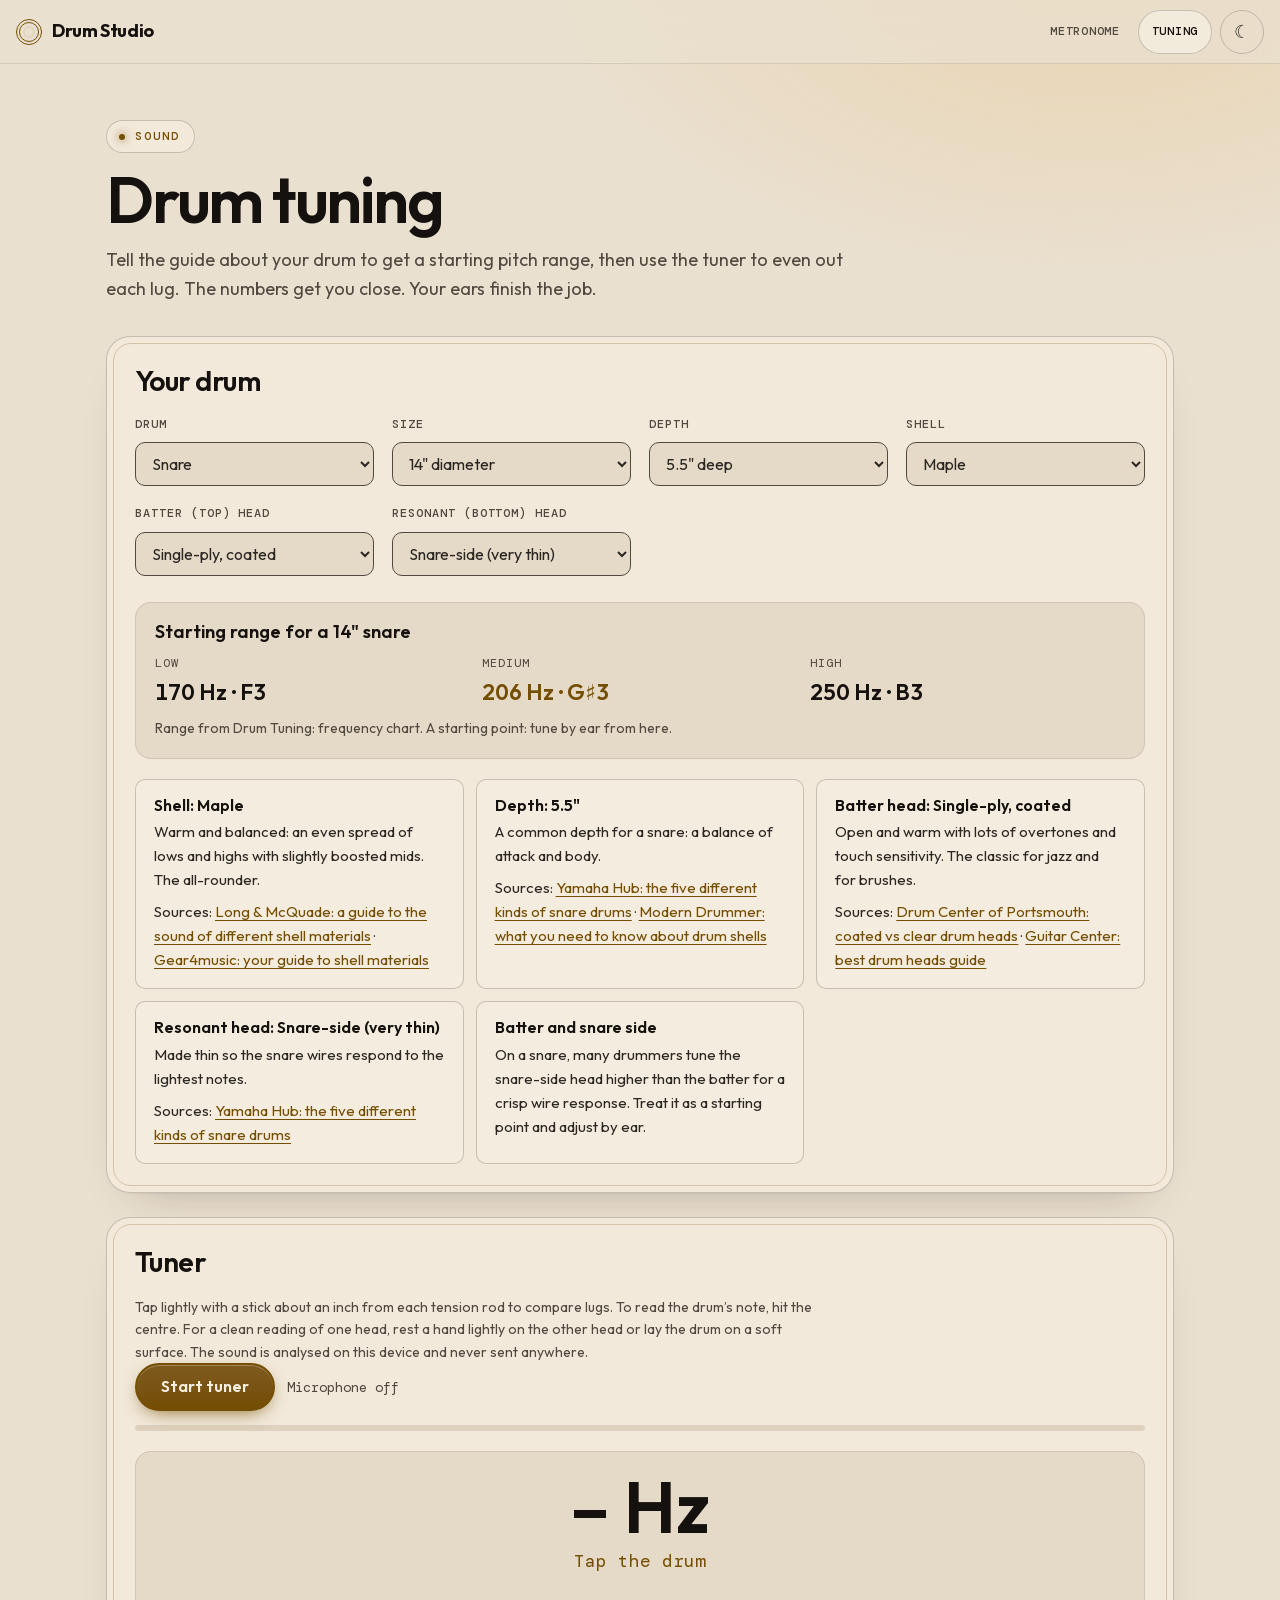
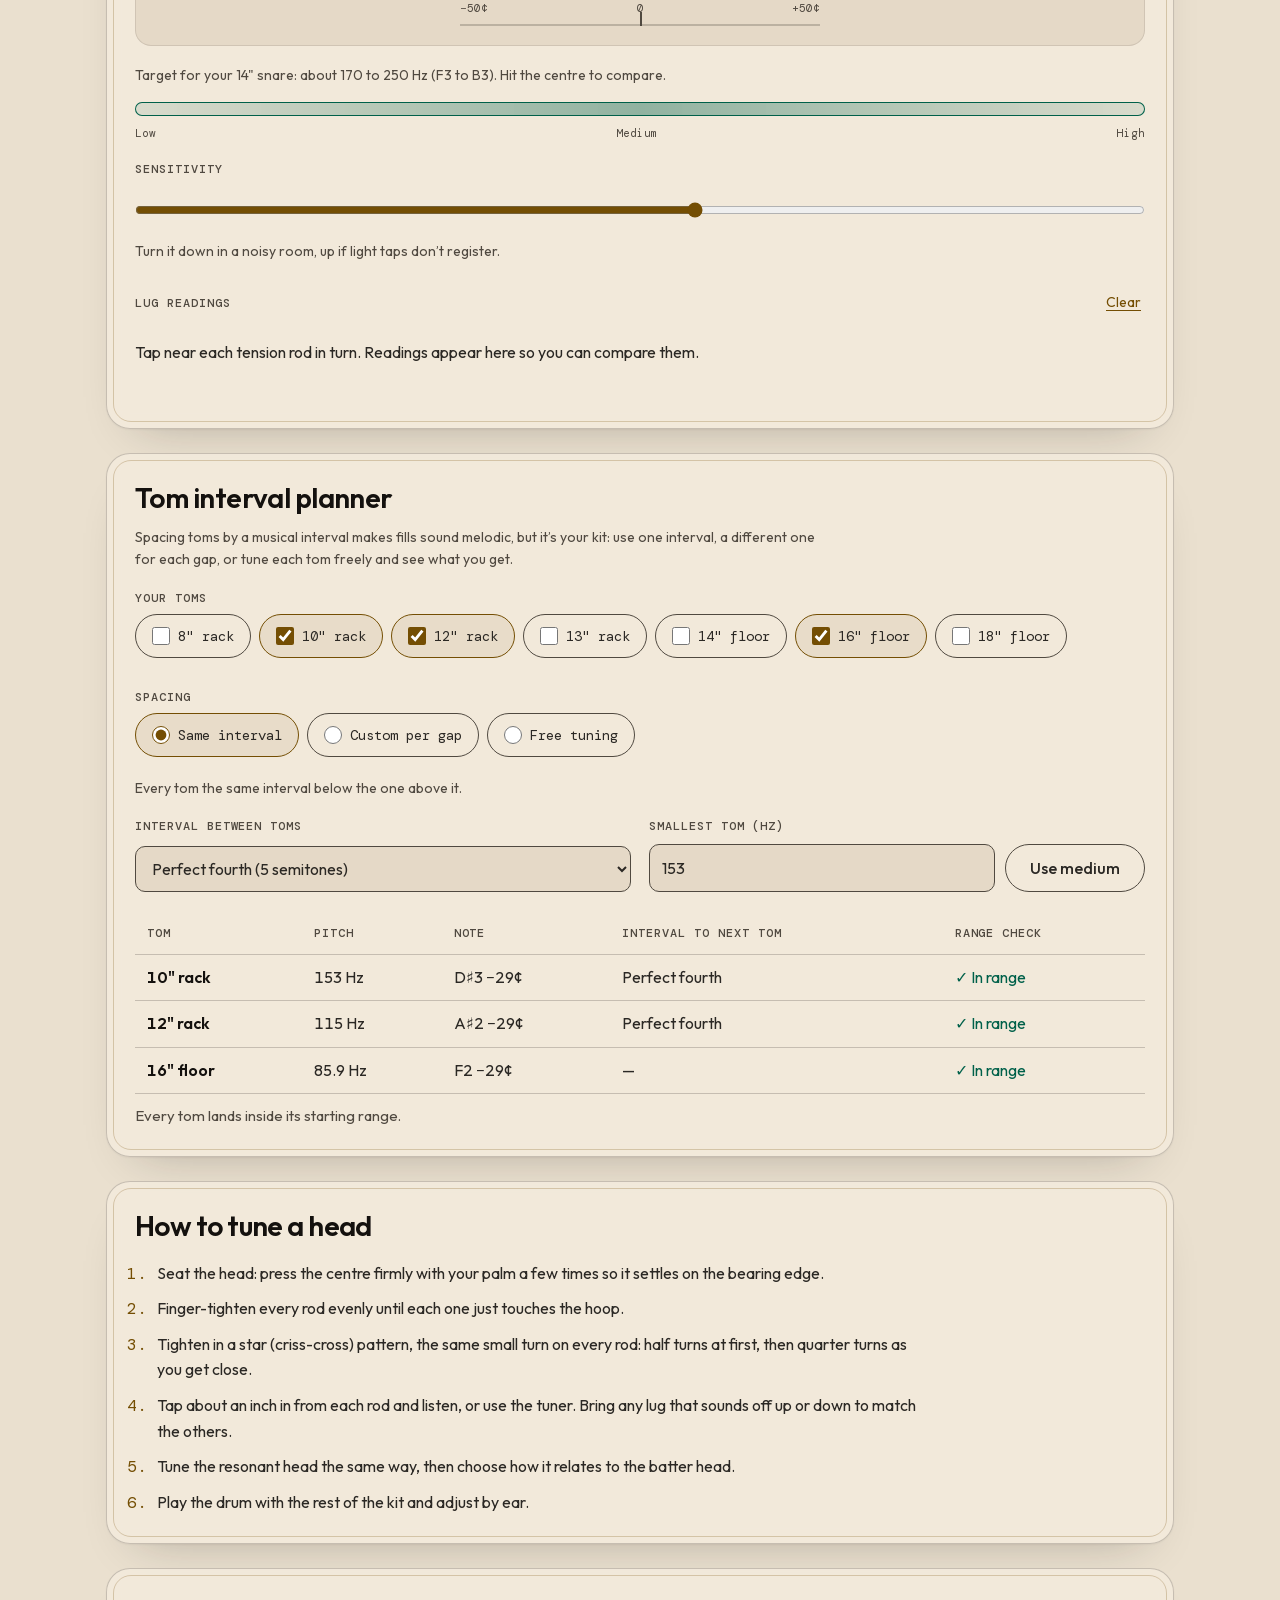
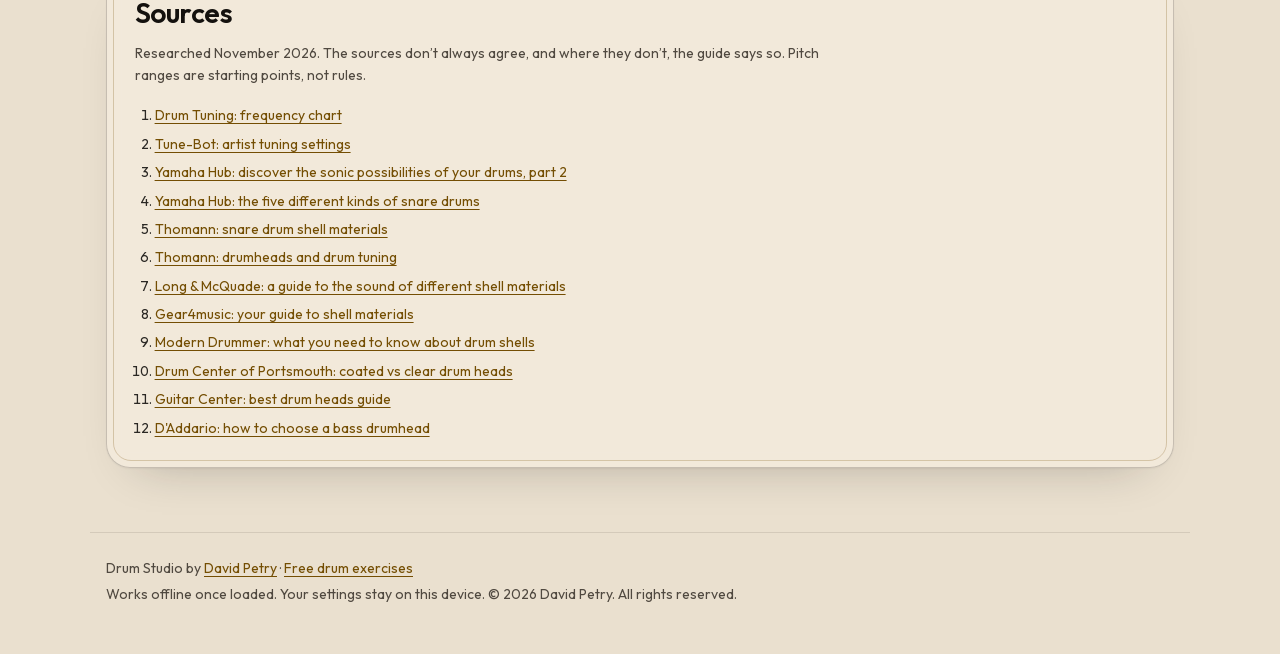
==== commit d0f849a8: "Tom planner: custom interval per gap, and free tuning The planner gets a Spacing choice: - Same inte" ====
--- a/tuning.html
+++ b/tuning.html
@@ -113,14 +113,19 @@
   <!-- Planner -->
   <section class="panel" id="planner" aria-labelledby="planner-title">
     <h2 id="planner-title">Tom interval planner</h2>
-    <p class="hint">Spacing toms by a musical interval makes fills sound melodic. Pick your toms, an interval, and a pitch for the smallest one.</p>
+    <p class="hint">Spacing toms by a musical interval makes fills sound melodic, but it’s your kit: use one interval, a different one for each gap, or tune each tom freely and see what you get.</p>
     <fieldset class="field">
       <legend class="label">Your toms</legend>
       <div class="chips" id="plan-sizes"></div>
     </fieldset>
+    <fieldset class="field">
+      <legend class="label">Spacing</legend>
+      <div class="chips" id="plan-spacing"></div>
+      <p class="hint" id="plan-spacing-hint"></p>
+    </fieldset>
     <div class="form-grid">
-      <label class="field"><span class="label">Interval between toms</span><select id="plan-interval"></select></label>
-      <div class="field">
+      <label class="field" id="plan-interval-row"><span class="label">Interval between toms</span><select id="plan-interval"></select></label>
+      <div class="field" id="plan-top-row">
         <label class="label" for="plan-top">Smallest tom (Hz)</label>
         <div class="inline">
           <input type="number" id="plan-top" min="30" max="1000" step="1" inputmode="decimal">
@@ -130,8 +135,8 @@
     </div>
     <div class="table-wrap">
       <table class="plan">
-        <caption class="visually-hidden">Target pitch for each tom</caption>
-        <thead><tr><th scope="col">Tom</th><th scope="col">Target</th><th scope="col">Note</th><th scope="col">Range check</th></tr></thead>
+        <caption class="visually-hidden">Pitch for each tom and the interval to the next one</caption>
+        <thead><tr><th scope="col">Tom</th><th scope="col">Pitch</th><th scope="col">Note</th><th scope="col">Interval to next tom</th><th scope="col">Range check</th></tr></thead>
         <tbody id="plan-out"></tbody>
       </table>
     </div>
--- a/css/studio.css
+++ b/css/studio.css
@@ -401,6 +401,8 @@
 /* Small uppercase headings inside panels stay label-sized */
 .panel h3.label { margin-bottom: 10px; font-size: var(--fs-xs); font-weight: 500; }
 .hint { color: var(--muted2); font-size: var(--fs-sm); margin-top: 6px; max-width: 70ch; }
+/* An intro line right under a panel heading gets room before the controls */
+.panel h2 + .hint { margin: -6px 0 18px; }
 .field { display: grid; gap: 2px; margin-bottom: 18px; border: 0; min-width: 0; }
 .field:last-child { margin-bottom: 0; }
 fieldset { border: 0; min-width: 0; }
@@ -759,6 +761,10 @@
 .plan .fits::before { content: '✓ '; }
 .plan .outside { color: var(--warn); font-weight: 600; }
 .plan .outside::before { content: '! '; }
+/* Controls inside the planner table: free-tuning pitch boxes and per-gap intervals */
+.plan td:has(> input, > select) { padding-top: 6px; padding-bottom: 6px; }
+.plan .plan-hz { width: 7.5em; }
+.plan select { width: auto; min-width: 12.5em; }
 .steps { padding-left: 1.4em; display: grid; gap: 10px; max-width: 72ch; }
 .steps li::marker { color: var(--amber); font-family: var(--mono); }
 .sources { padding-left: 1.4em; display: grid; gap: 6px; margin-top: 12px; font-size: var(--fs-sm); }
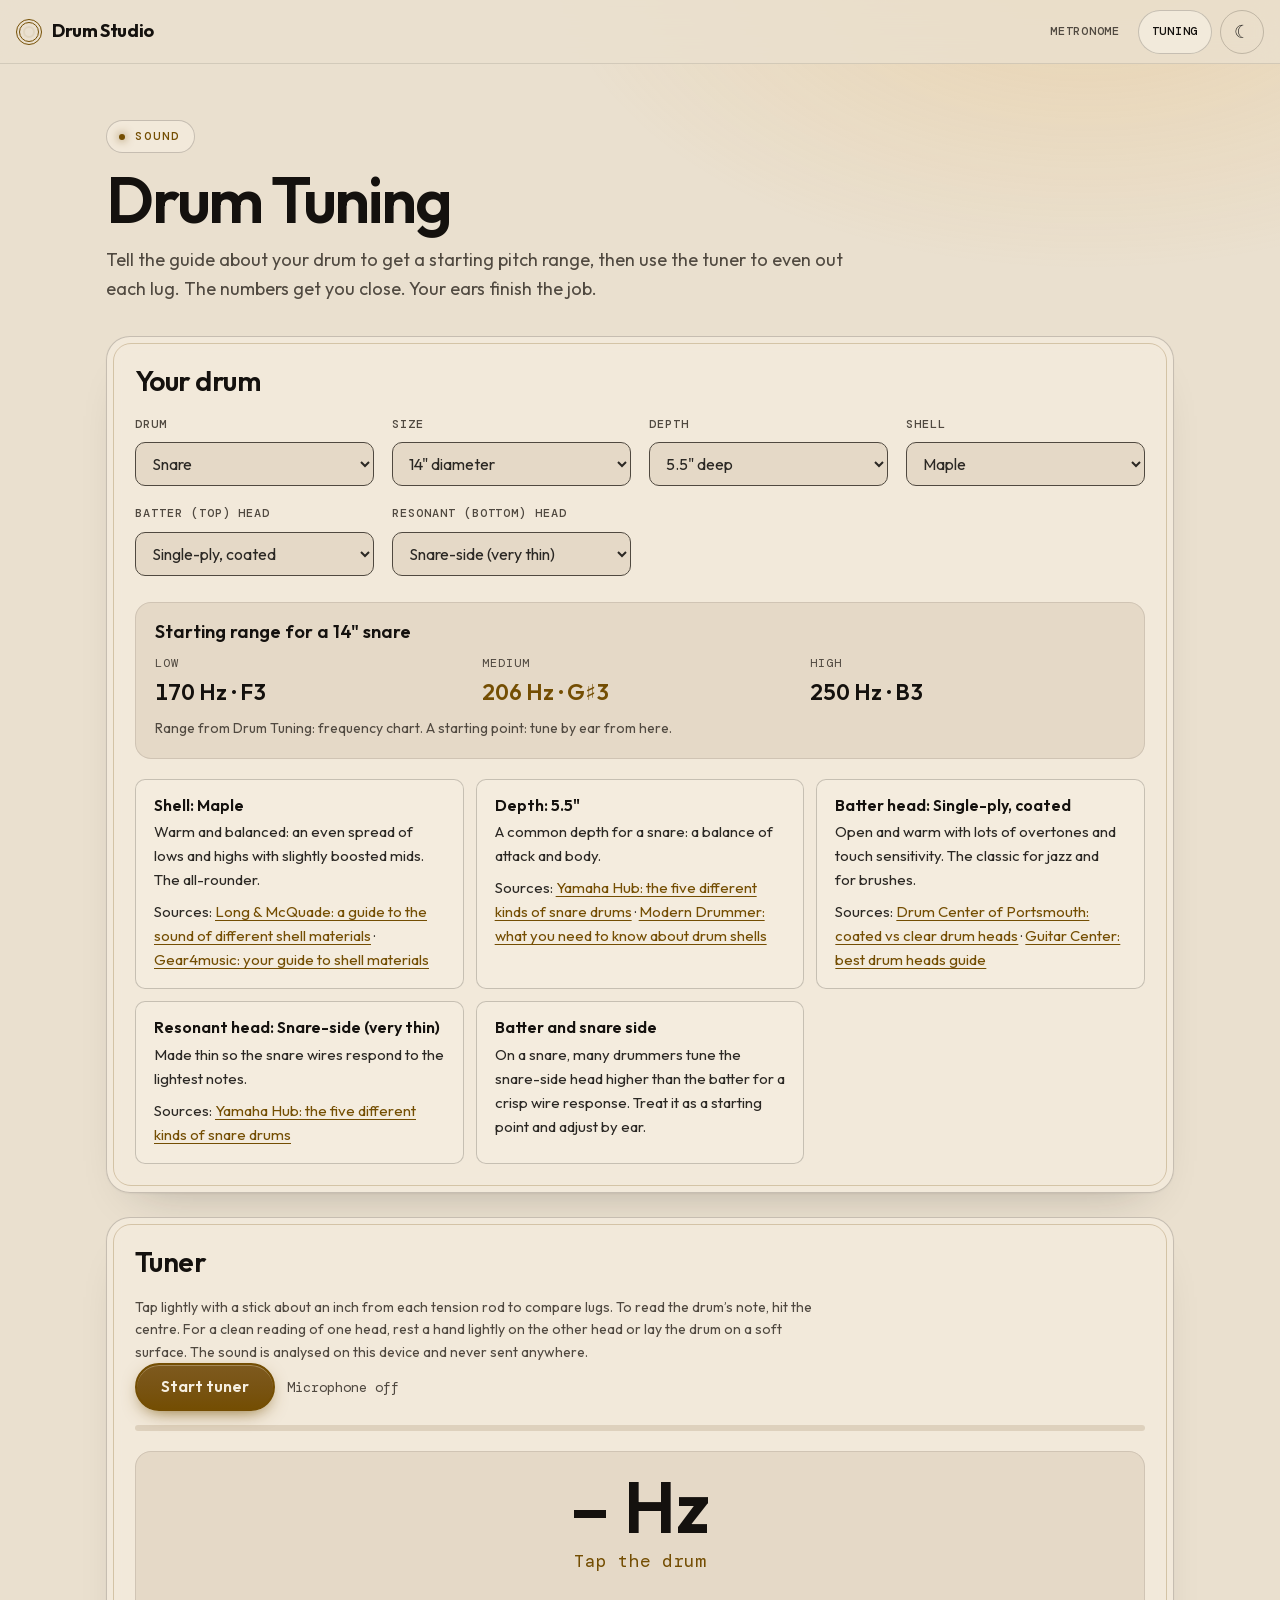
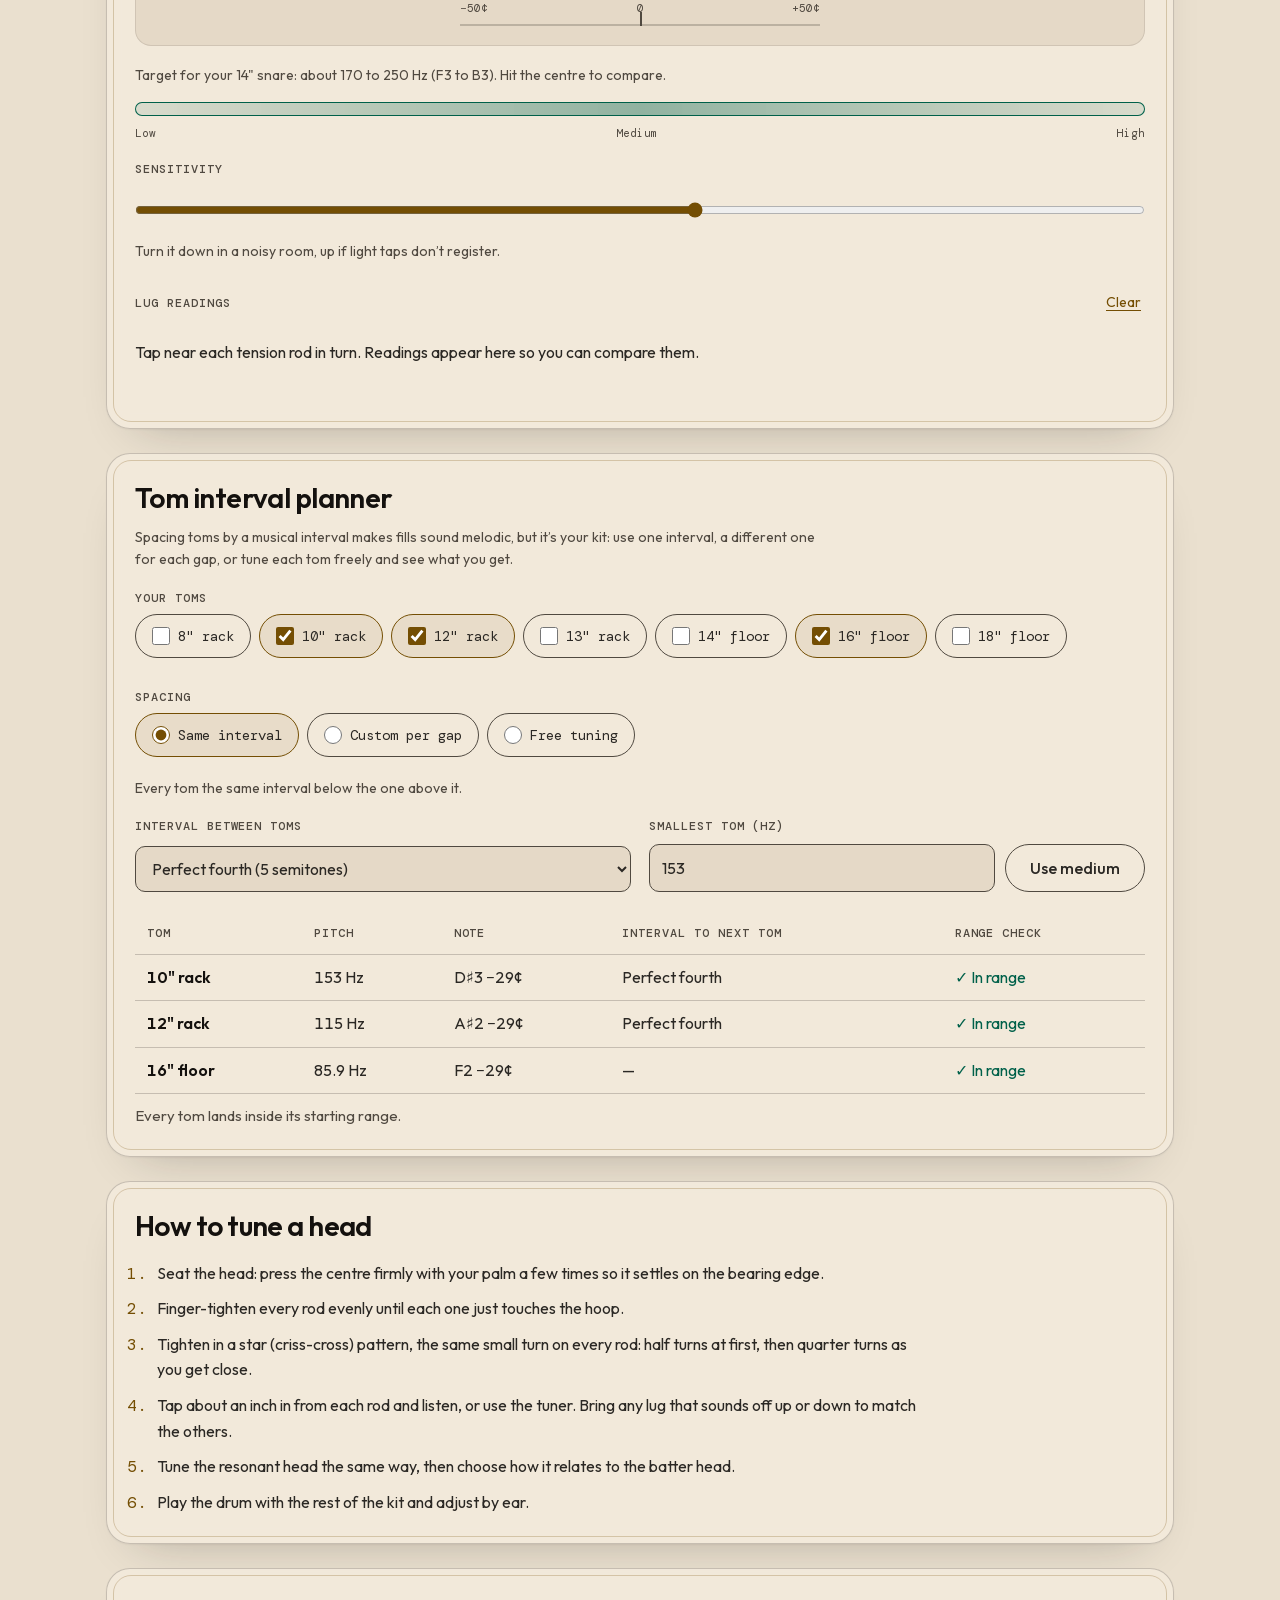
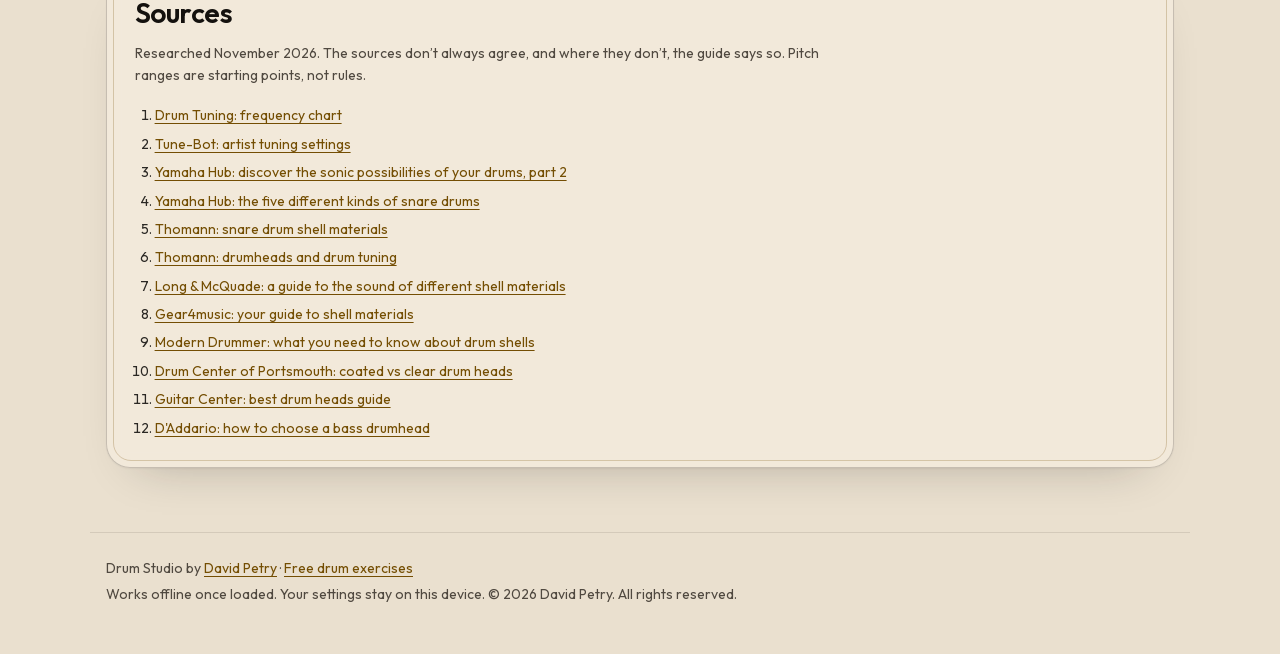
==== commit 01e1f53b: "Capitalize the Tuning page heading: "Drum Tuning" Matches the page title in the browser tab.  Co-Aut" ====
--- a/tuning.html
+++ b/tuning.html
@@ -33,7 +33,7 @@
 <main id="main">
   <header class="pagehead">
     <p class="eyebrow">Sound</p>
-    <h1>Drum tuning</h1>
+    <h1>Drum Tuning</h1>
     <p class="lede">Tell the guide about your drum to get a starting pitch range, then use the tuner to even out each lug. The numbers get you close. Your ears finish the job.</p>
   </header>
 
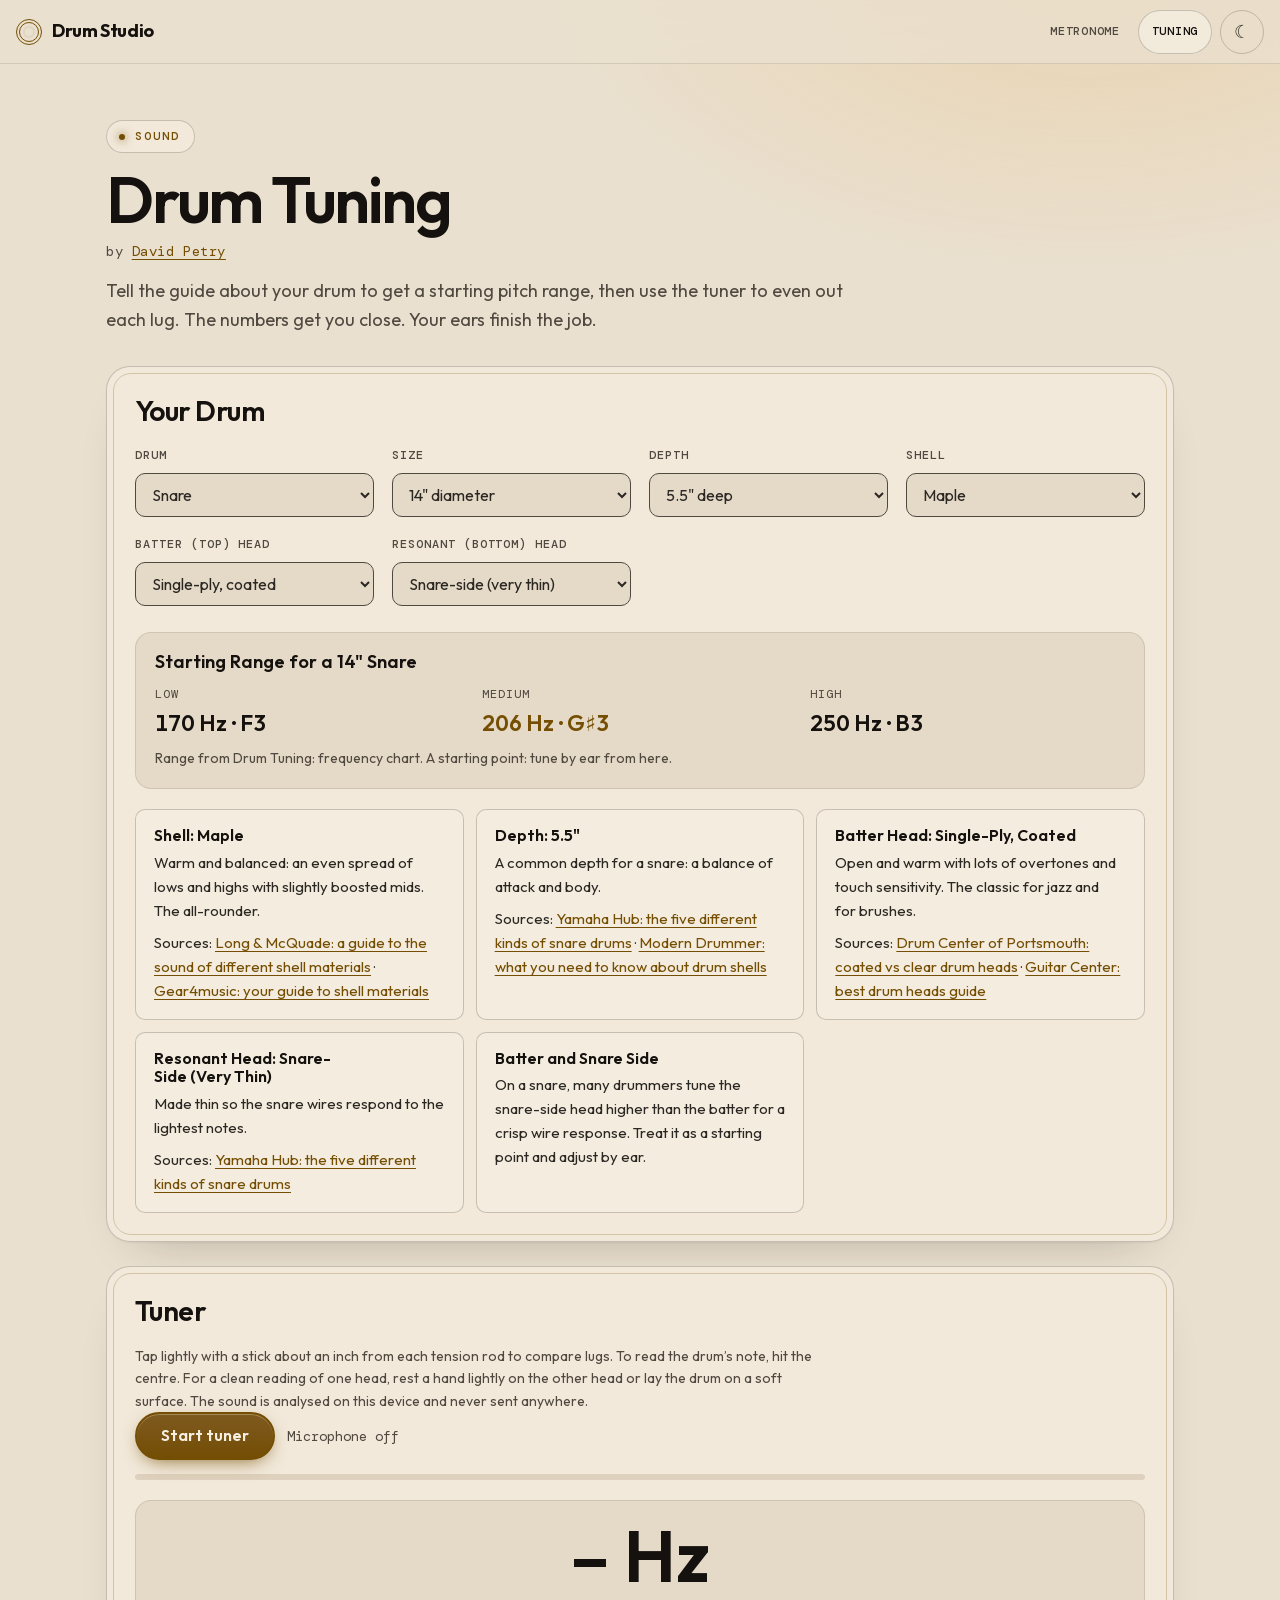
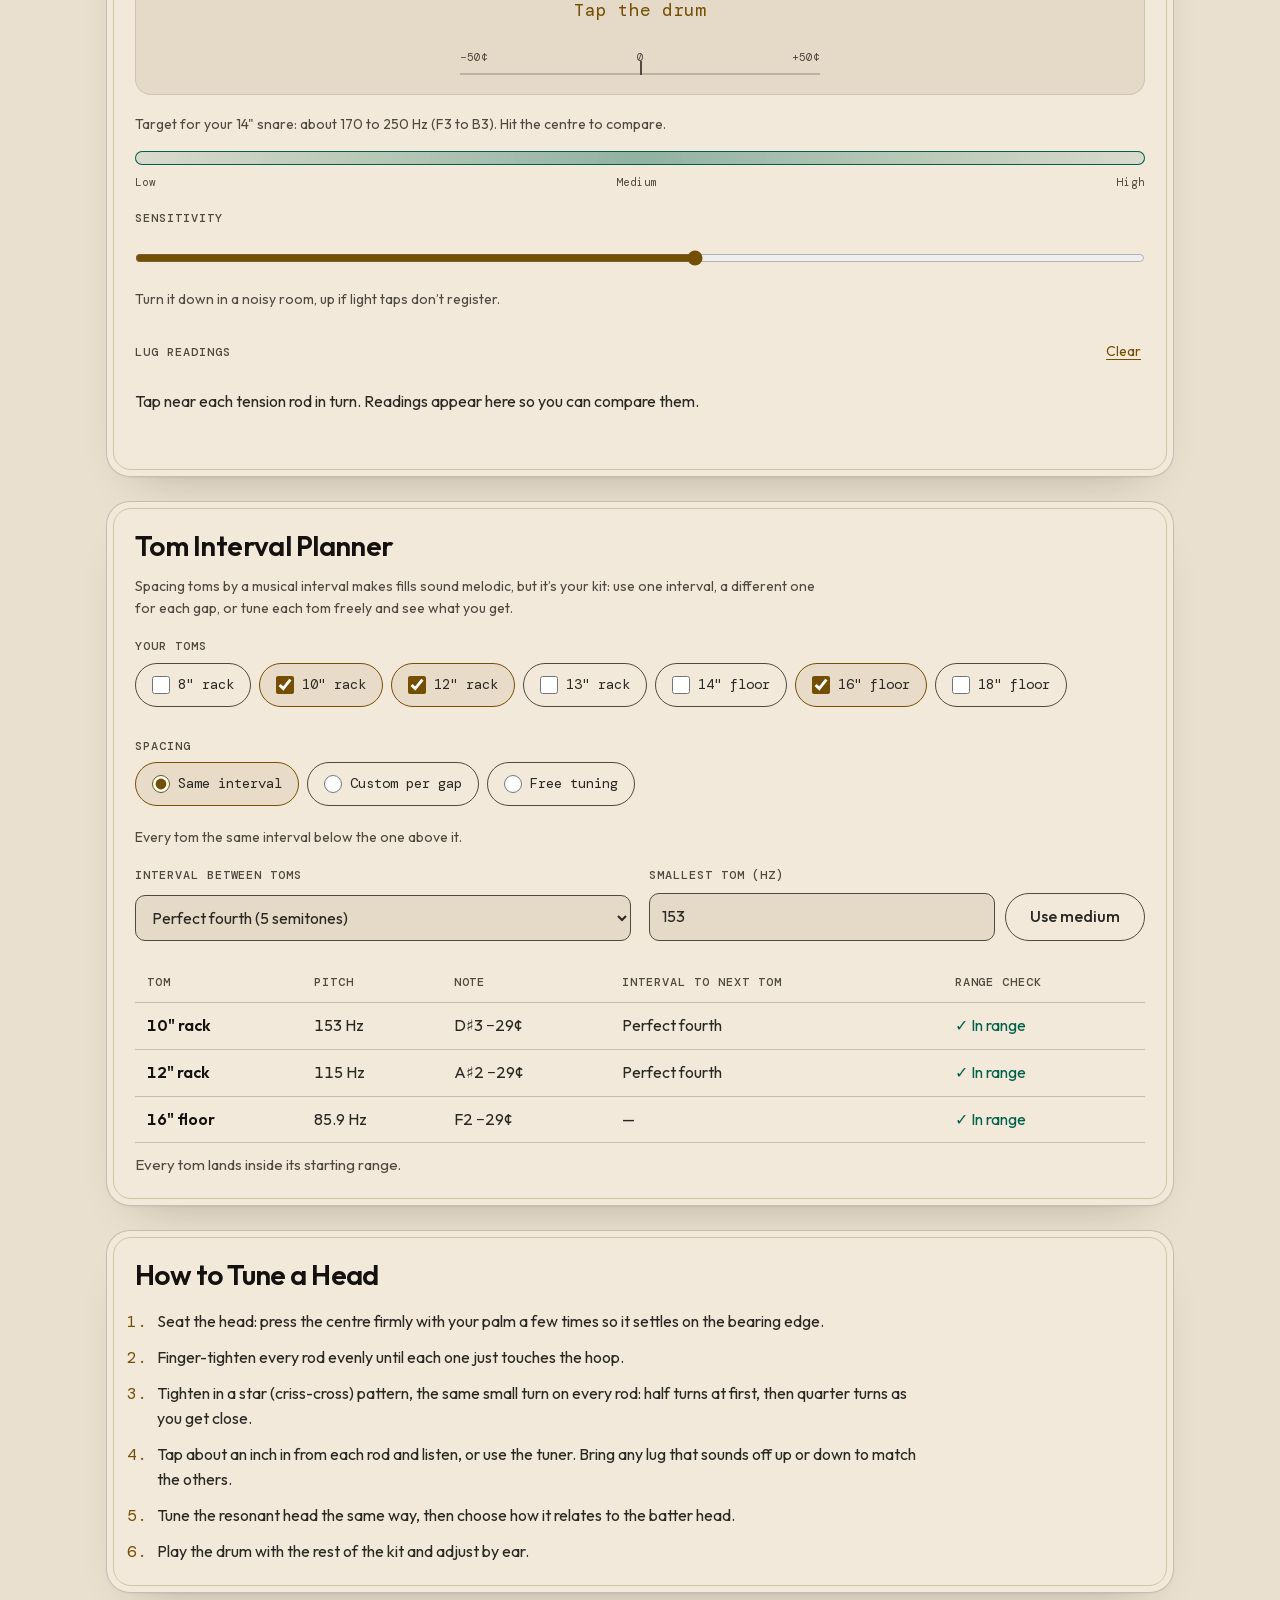
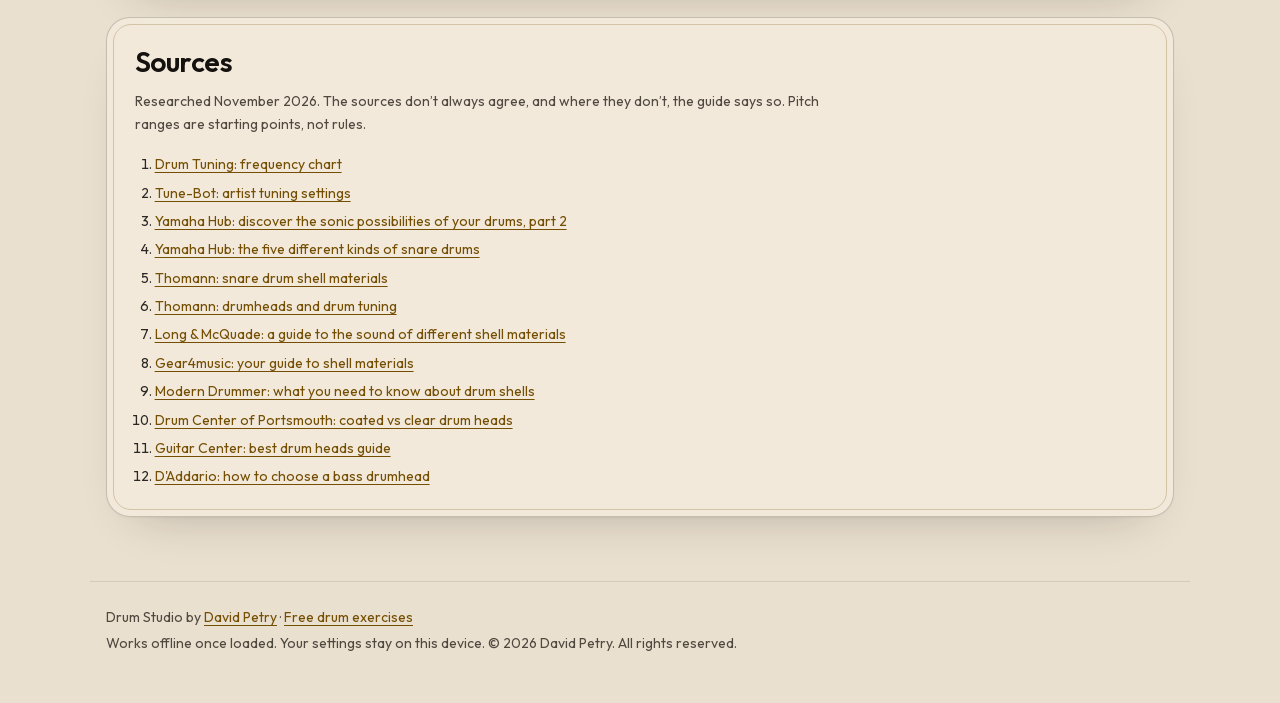
==== commit 2772918e: "Title-case every heading; add David Petry's name to each page Headings and form-group titles on both" ====
--- a/tuning.html
+++ b/tuning.html
@@ -9,6 +9,7 @@
 <meta name="viewport" content="width=device-width, initial-scale=1.0, viewport-fit=cover">
 <title>Drum Tuning · Drum Studio</title>
 <meta name="description" content="Tune your drums: a microphone tuner that reads each lug, starting pitch ranges by drum size, what shell materials and heads do, and a tom interval planner.">
+<meta name="author" content="David Petry">
 <meta name="color-scheme" content="dark light">
 <meta name="theme-color" content="#080a0e">
 <link rel="manifest" href="manifest.webmanifest">
@@ -34,6 +35,7 @@
   <header class="pagehead">
     <p class="eyebrow">Sound</p>
     <h1>Drum Tuning</h1>
+    <p class="byline">by <a href="https://david-petry.netlify.app/">David Petry</a></p>
     <p class="lede">Tell the guide about your drum to get a starting pitch range, then use the tuner to even out each lug. The numbers get you close. Your ears finish the job.</p>
   </header>
 
@@ -41,7 +43,7 @@
 
   <!-- Guide: your drum -->
   <section class="panel" id="guide" aria-labelledby="guide-title">
-    <h2 id="guide-title">Your drum</h2>
+    <h2 id="guide-title">Your Drum</h2>
     <div class="form-grid">
       <label class="field"><span class="label">Drum</span><select id="drum-type"></select></label>
       <label class="field"><span class="label">Size</span><select id="drum-size"></select></label>
@@ -53,7 +55,7 @@
     </div>
 
     <div class="range-card" aria-labelledby="range-title">
-      <h3 id="range-title">Starting range</h3>
+      <h3 id="range-title">Starting Range</h3>
       <dl class="range-stops">
         <div><dt>Low</dt><dd id="range-low">–</dd></div>
         <div><dt>Medium</dt><dd id="range-med">–</dd></div>
@@ -101,7 +103,7 @@
       </div>
 
       <div class="lugs-head">
-        <h3 class="label">Lug readings</h3>
+        <h3 class="label">Lug Readings</h3>
         <button type="button" class="link-btn" id="lugs-clear">Clear</button>
       </div>
       <ol class="lugs" id="lugs"></ol>
@@ -112,10 +114,10 @@
 
   <!-- Planner -->
   <section class="panel" id="planner" aria-labelledby="planner-title">
-    <h2 id="planner-title">Tom interval planner</h2>
+    <h2 id="planner-title">Tom Interval Planner</h2>
     <p class="hint">Spacing toms by a musical interval makes fills sound melodic, but it’s your kit: use one interval, a different one for each gap, or tune each tom freely and see what you get.</p>
     <fieldset class="field">
-      <legend class="label">Your toms</legend>
+      <legend class="label">Your Toms</legend>
       <div class="chips" id="plan-sizes"></div>
     </fieldset>
     <fieldset class="field">
@@ -145,7 +147,7 @@
 
   <!-- Method -->
   <section class="panel" aria-labelledby="steps-title">
-    <h2 id="steps-title">How to tune a head</h2>
+    <h2 id="steps-title">How to Tune a Head</h2>
     <ol class="steps">
       <li>Seat the head: press the centre firmly with your palm a few times so it settles on the bearing edge.</li>
       <li>Finger-tighten every rod evenly until each one just touches the hoop.</li>
--- a/css/studio.css
+++ b/css/studio.css
@@ -348,6 +348,15 @@
   margin-bottom: 14px;
 }
 .lede { max-width: 62ch; color: var(--muted2); font-size: var(--fs-lg); }
+/* "by David Petry" under each page title */
+.byline {
+  margin: -6px 0 14px;
+  color: var(--muted2);
+  font-family: var(--mono);
+  font-size: var(--fs-sm);
+  letter-spacing: 0.04em;
+}
+.byline a { color: var(--amber); }
 .columns {
   display: grid;
   grid-template-columns: repeat(auto-fit, minmax(min(320px, 100%), 1fr));
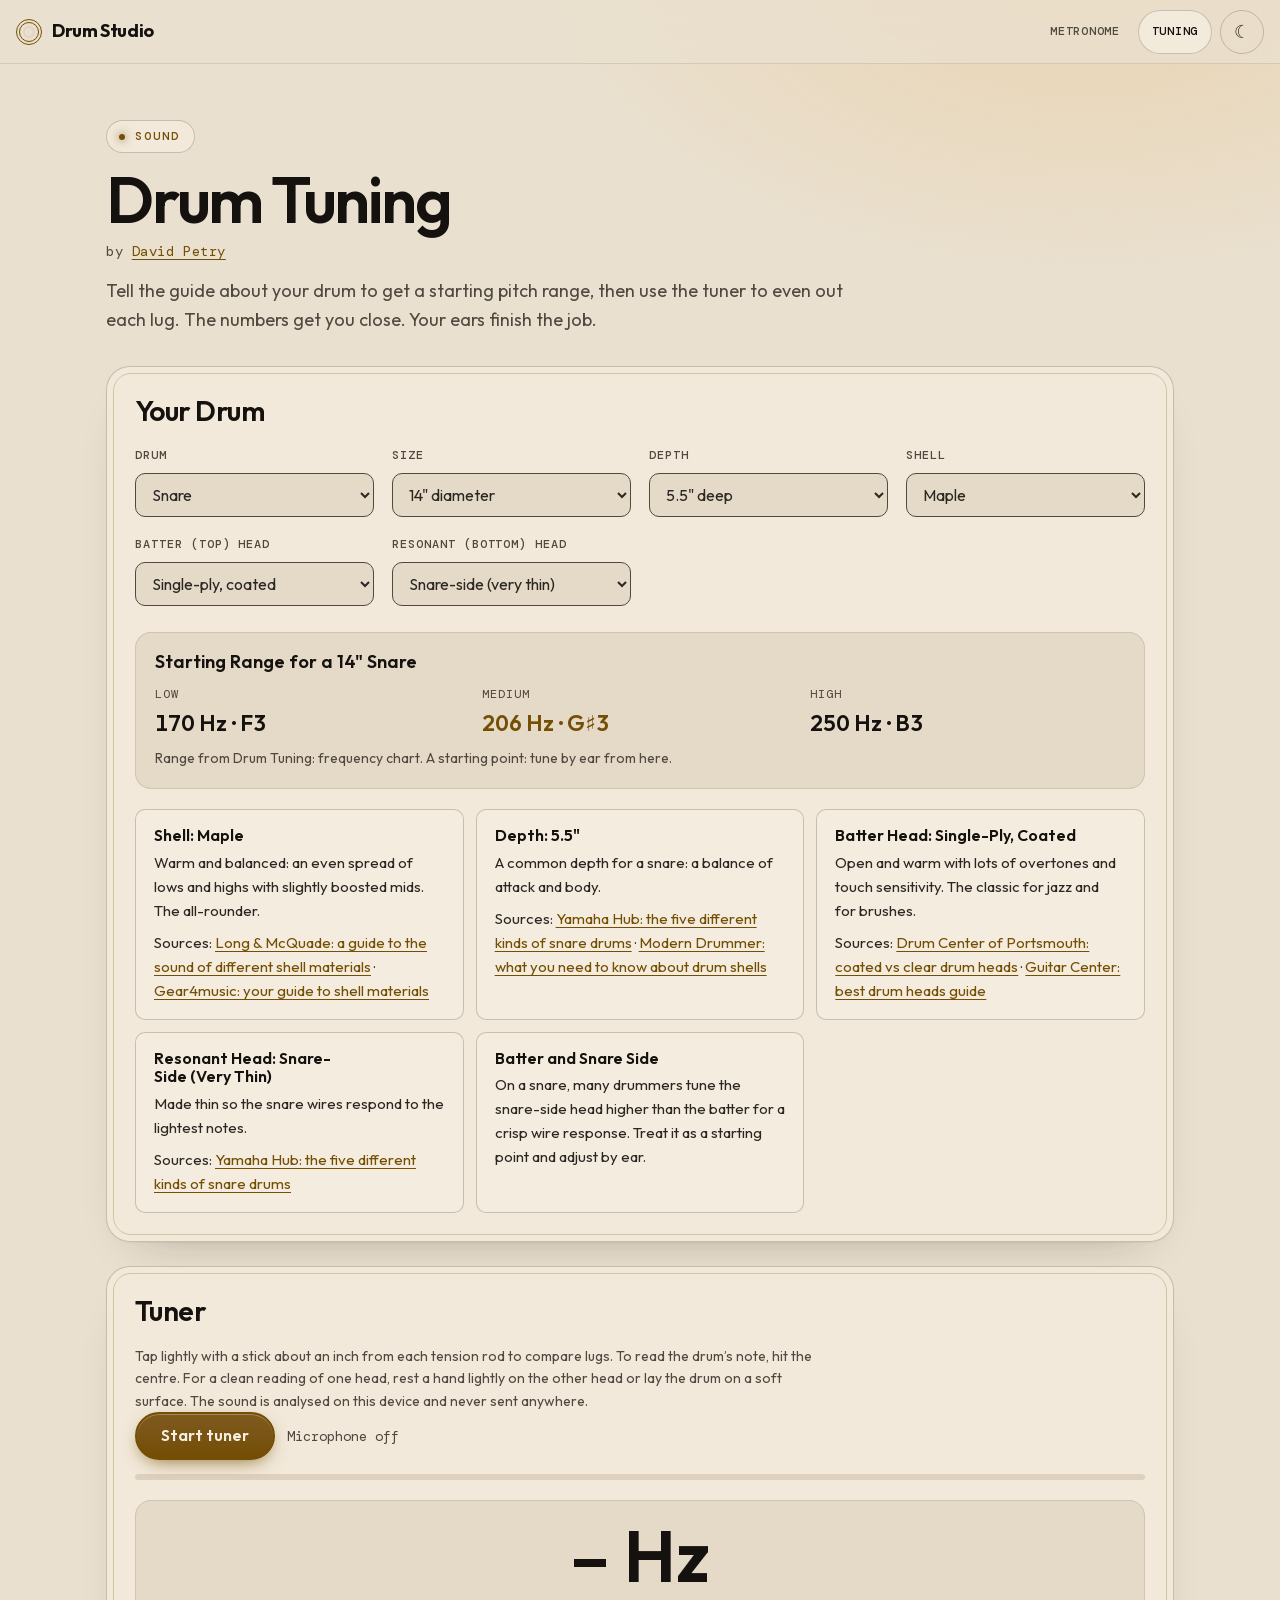
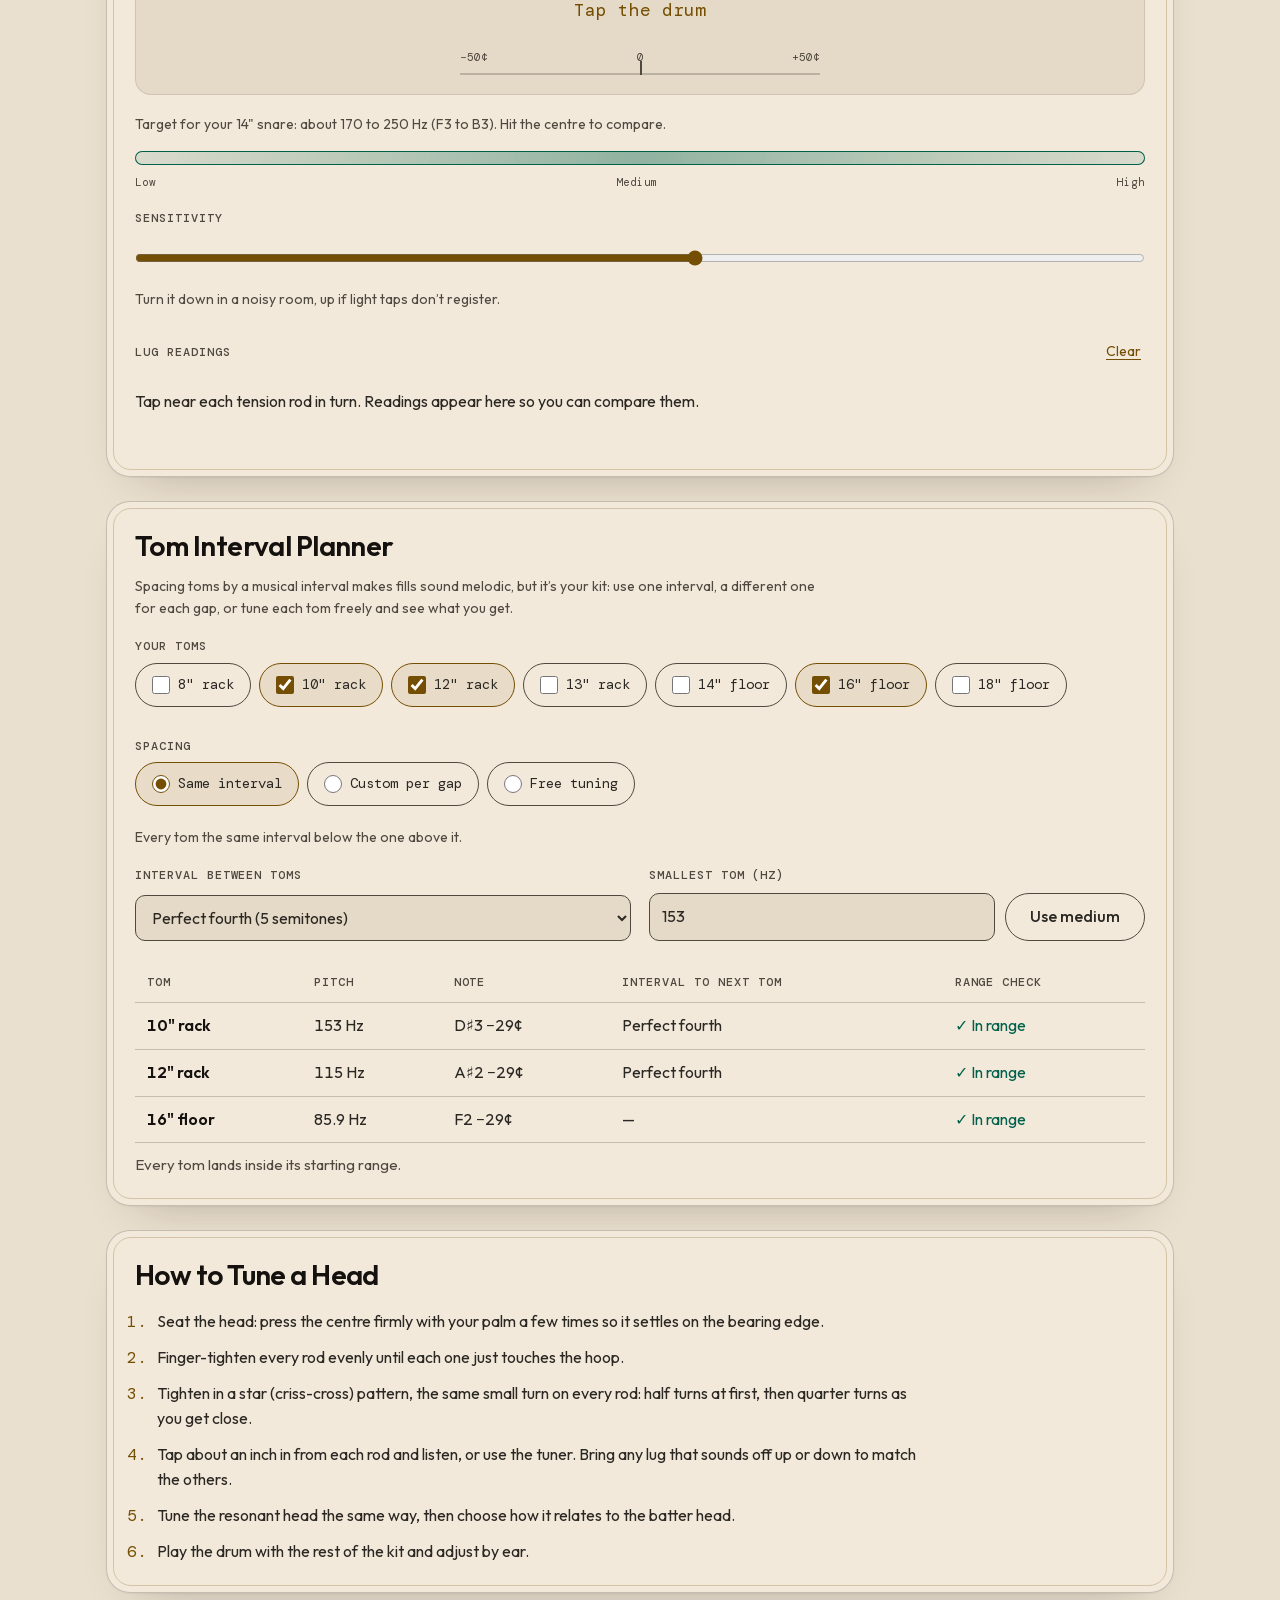
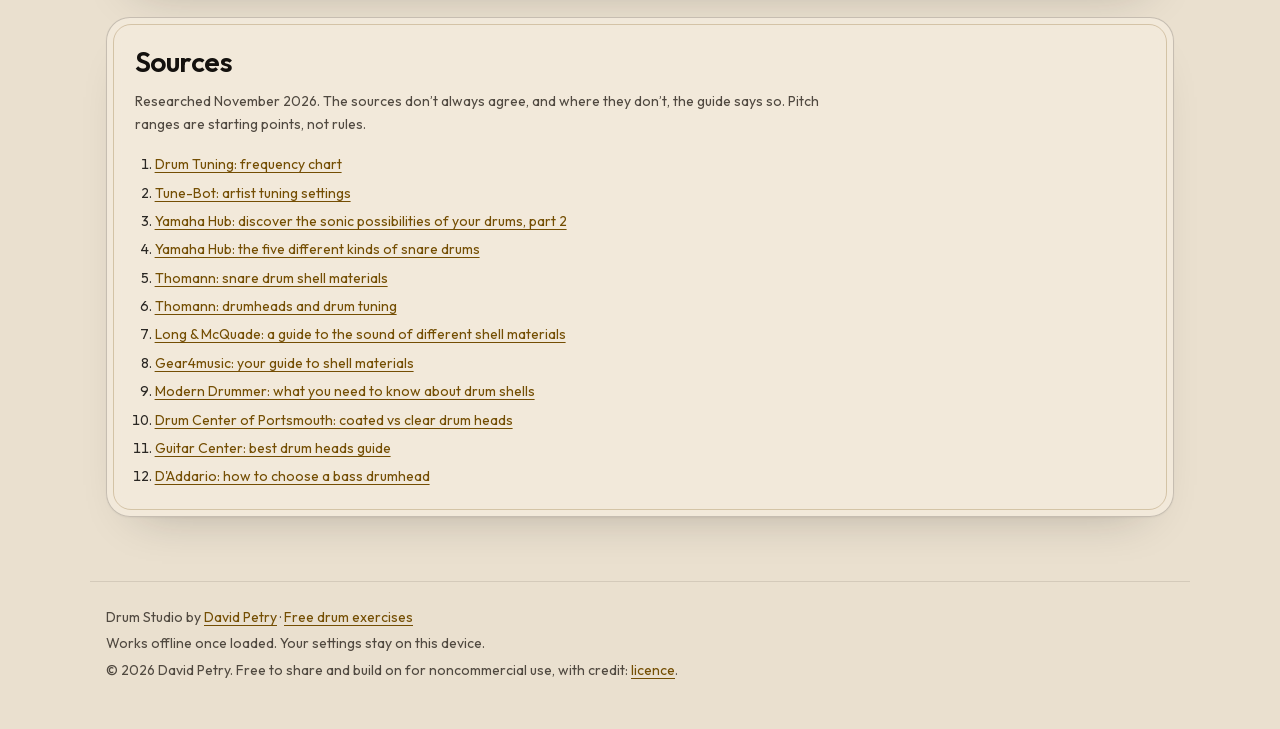
==== commit 5c5dff27: "Relicense for noncommercial collaboration with credit Replaces the all-rights-reserved notice with s" ====
--- a/tuning.html
+++ b/tuning.html
@@ -167,7 +167,8 @@
 
 <footer class="foot">
   <p>Drum Studio by <a href="https://david-petry.netlify.app/">David Petry</a> · <a href="https://david-petry.netlify.app/drum-exercises.html">Free drum exercises</a></p>
-  <p>Works offline once loaded. Your settings stay on this device. © 2026 David Petry. All rights reserved.</p>
+  <p>Works offline once loaded. Your settings stay on this device.</p>
+  <p>© 2026 David Petry. Free to share and build on for noncommercial use, with credit: <a href="https://github.com/davidpetry-cloud/drum-studio/blob/main/LICENSE">licence</a>.</p>
 </footer>
 <script src="js/tuning.js" defer></script>
 </body>
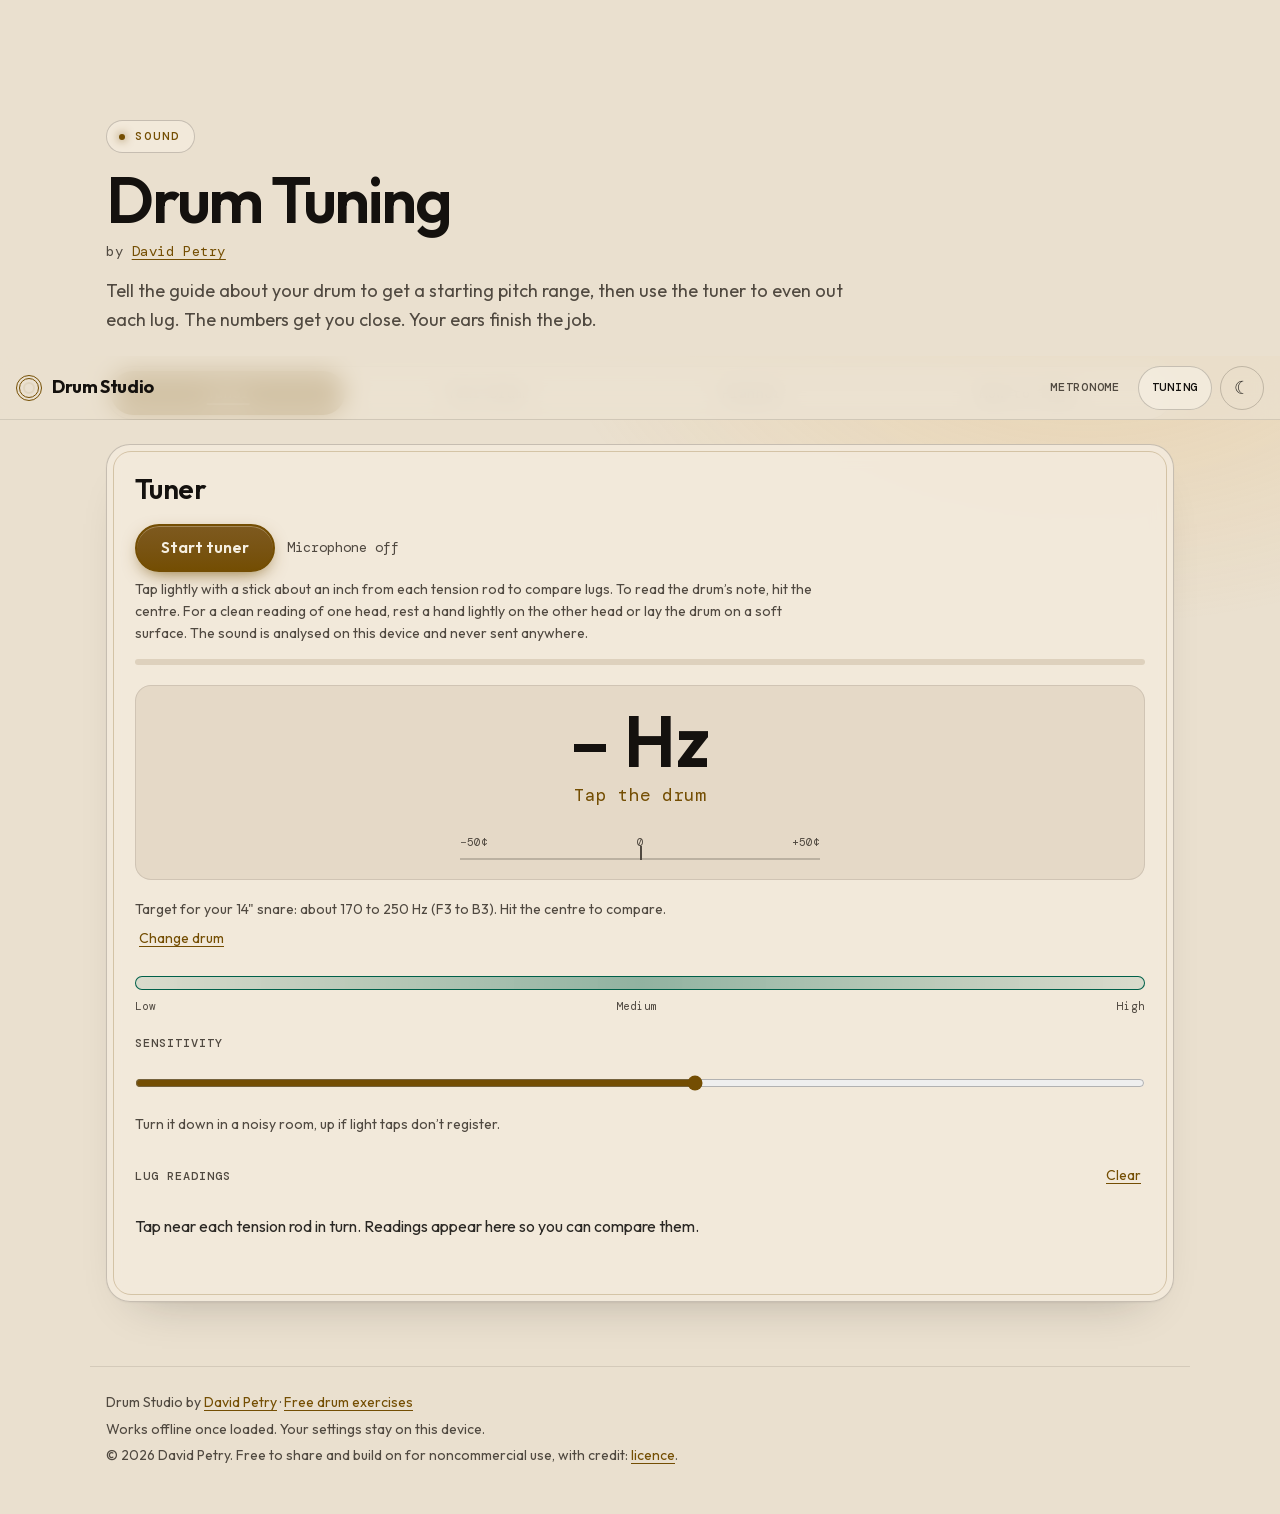
==== commit 92de55a8: "Phone quick controls, tuning tabs, and microphone hardening Audit #1: a quick-controls bar (−, BPM, " ====
--- a/tuning.html
+++ b/tuning.html
@@ -2,9 +2,11 @@
 <html lang="en">
 <head>
 <meta charset="UTF-8">
-<!-- Security policy: everything comes from this site; no inline scripts or styles.
-     Set here because GitHub Pages can't send it as a header. -->
-<meta http-equiv="Content-Security-Policy" content="default-src 'self'; script-src 'self'; style-src 'self'; img-src 'self' data:; font-src 'self'; connect-src 'self'; media-src 'self'; manifest-src 'self'; worker-src 'self'; object-src 'none'; base-uri 'self'; form-action 'none'; upgrade-insecure-requests">
+<!-- Security policy: everything comes from this site; no inline scripts or styles;
+     and the page may not send data anywhere (connect-src 'none'), so nothing,
+     including microphone audio, can leave the device. Set here because GitHub
+     Pages can't send it as a header. -->
+<meta http-equiv="Content-Security-Policy" content="default-src 'self'; script-src 'self'; style-src 'self'; img-src 'self' data:; font-src 'self'; connect-src 'none'; media-src 'self'; manifest-src 'self'; worker-src 'self'; object-src 'none'; base-uri 'self'; form-action 'none'; upgrade-insecure-requests">
 <meta name="referrer" content="strict-origin-when-cross-origin">
 <meta name="viewport" content="width=device-width, initial-scale=1.0, viewport-fit=cover">
 <title>Drum Tuning · Drum Studio</title>
@@ -41,6 +43,62 @@
 
   <noscript><p class="panel notice">The tuner and the guide need JavaScript turned on. The tuning steps below still work without it.</p></noscript>
 
+  <!-- Section tabs: shown by tuning.dart, which then shows one section at a
+       time. Without JavaScript every section stays visible. -->
+  <div class="tabs" role="tablist" aria-label="Tuning sections" id="tuning-tabs" hidden>
+    <button type="button" role="tab" class="tab" id="tab-tuner" aria-controls="tuner" aria-selected="true">Tuner</button>
+    <button type="button" role="tab" class="tab" id="tab-guide" aria-controls="guide" aria-selected="false" tabindex="-1">Your Drum</button>
+    <button type="button" role="tab" class="tab" id="tab-planner" aria-controls="planner" aria-selected="false" tabindex="-1">Planner</button>
+    <button type="button" role="tab" class="tab" id="tab-howto" aria-controls="howto" aria-selected="false" tabindex="-1">How to Tune</button>
+  </div>
+
+  <!-- Tuner -->
+  <section class="panel" id="tuner" aria-labelledby="tuner-title">
+    <h2 id="tuner-title">Tuner</h2>
+    <p class="notice" id="no-mic" hidden>This browser can’t open a microphone here. The tuner needs a secure (https) page in a current browser.</p>
+    <div id="tuner-body">
+      <div class="actions">
+        <button type="button" class="btn-primary" id="mic-start" aria-pressed="false">Start tuner</button>
+        <span class="listen" id="listen-state">Microphone off</span>
+      </div>
+      <p class="hint tuner-tip">Tap lightly with a stick about an inch from each tension rod to compare lugs. To read the drum’s note, hit the centre. For a clean reading of one head, rest a hand lightly on the other head or lay the drum on a soft surface. The sound is analysed on this device and never sent anywhere.</p>
+      <div class="level" id="level" aria-hidden="true"><span></span></div>
+
+      <div class="readout">
+        <p class="reading-hz" id="reading-hz">– Hz</p>
+        <p class="reading-note" id="reading-note">Tap the drum</p>
+        <div class="cents" aria-hidden="true">
+          <span class="cents-scale"><span>−50¢</span><span>0</span><span>+50¢</span></span>
+          <span class="needle" id="needle" hidden></span>
+        </div>
+      </div>
+
+      <div class="target">
+        <p class="hint" id="target-line"></p>
+        <button type="button" class="link-btn" id="change-drum" hidden>Change drum</button>
+        <div class="target-bar" aria-hidden="true">
+          <span class="zone"></span>
+          <span class="target-mark" id="target-mark" hidden></span>
+          <span class="target-ends"><span>Low</span><span>Medium</span><span>High</span></span>
+        </div>
+      </div>
+
+      <div class="field">
+        <label class="label" for="sensitivity">Sensitivity</label>
+        <input type="range" id="sensitivity" min="1" max="10" step="1" value="6" aria-describedby="sens-hint">
+        <p class="hint" id="sens-hint">Turn it down in a noisy room, up if light taps don’t register.</p>
+      </div>
+
+      <div class="lugs-head">
+        <h3 class="label">Lug Readings</h3>
+        <button type="button" class="link-btn" id="lugs-clear">Clear</button>
+      </div>
+      <ol class="lugs" id="lugs"></ol>
+      <p class="lug-status" id="lug-status"></p>
+      <p class="status" id="tuner-status" role="status" aria-live="polite"></p>
+    </div>
+  </section>
+
   <!-- Guide: your drum -->
   <section class="panel" id="guide" aria-labelledby="guide-title">
     <h2 id="guide-title">Your Drum</h2>
@@ -64,52 +122,6 @@
       <p class="hint" id="range-scaled"></p>
     </div>
     <ul class="notes" id="notes"></ul>
-  </section>
-
-  <!-- Tuner -->
-  <section class="panel" id="tuner" aria-labelledby="tuner-title">
-    <h2 id="tuner-title">Tuner</h2>
-    <p class="notice" id="no-mic" hidden>This browser can’t open a microphone here. The tuner needs a secure (https) page in a current browser.</p>
-    <div id="tuner-body">
-      <p class="hint">Tap lightly with a stick about an inch from each tension rod to compare lugs. To read the drum’s note, hit the centre. For a clean reading of one head, rest a hand lightly on the other head or lay the drum on a soft surface. The sound is analysed on this device and never sent anywhere.</p>
-      <div class="actions">
-        <button type="button" class="btn-primary" id="mic-start" aria-pressed="false">Start tuner</button>
-        <span class="listen" id="listen-state">Microphone off</span>
-      </div>
-      <div class="level" id="level" aria-hidden="true"><span></span></div>
-
-      <div class="readout">
-        <p class="reading-hz" id="reading-hz">– Hz</p>
-        <p class="reading-note" id="reading-note">Tap the drum</p>
-        <div class="cents" aria-hidden="true">
-          <span class="cents-scale"><span>−50¢</span><span>0</span><span>+50¢</span></span>
-          <span class="needle" id="needle" hidden></span>
-        </div>
-      </div>
-
-      <div class="target">
-        <p class="hint" id="target-line"></p>
-        <div class="target-bar" aria-hidden="true">
-          <span class="zone"></span>
-          <span class="target-mark" id="target-mark" hidden></span>
-          <span class="target-ends"><span>Low</span><span>Medium</span><span>High</span></span>
-        </div>
-      </div>
-
-      <div class="field">
-        <label class="label" for="sensitivity">Sensitivity</label>
-        <input type="range" id="sensitivity" min="1" max="10" step="1" value="6" aria-describedby="sens-hint">
-        <p class="hint" id="sens-hint">Turn it down in a noisy room, up if light taps don’t register.</p>
-      </div>
-
-      <div class="lugs-head">
-        <h3 class="label">Lug Readings</h3>
-        <button type="button" class="link-btn" id="lugs-clear">Clear</button>
-      </div>
-      <ol class="lugs" id="lugs"></ol>
-      <p class="lug-status" id="lug-status"></p>
-      <p class="status" id="tuner-status" role="status" aria-live="polite"></p>
-    </div>
   </section>
 
   <!-- Planner -->
@@ -145,24 +157,26 @@
     <p class="status" id="plan-summary" role="status" aria-live="polite"></p>
   </section>
 
-  <!-- Method -->
-  <section class="panel" aria-labelledby="steps-title">
-    <h2 id="steps-title">How to Tune a Head</h2>
-    <ol class="steps">
-      <li>Seat the head: press the centre firmly with your palm a few times so it settles on the bearing edge.</li>
-      <li>Finger-tighten every rod evenly until each one just touches the hoop.</li>
-      <li>Tighten in a star (criss-cross) pattern, the same small turn on every rod: half turns at first, then quarter turns as you get close.</li>
-      <li>Tap about an inch in from each rod and listen, or use the tuner. Bring any lug that sounds off up or down to match the others.</li>
-      <li>Tune the resonant head the same way, then choose how it relates to the batter head.</li>
-      <li>Play the drum with the rest of the kit and adjust by ear.</li>
-    </ol>
-  </section>
+  <div id="howto" class="stack">
+    <!-- Method -->
+    <section class="panel" aria-labelledby="steps-title">
+      <h2 id="steps-title">How to Tune a Head</h2>
+      <ol class="steps">
+        <li>Seat the head: press the centre firmly with your palm a few times so it settles on the bearing edge.</li>
+        <li>Finger-tighten every rod evenly until each one just touches the hoop.</li>
+        <li>Tighten in a star (criss-cross) pattern, the same small turn on every rod: half turns at first, then quarter turns as you get close.</li>
+        <li>Tap about an inch in from each rod and listen, or use the tuner. Bring any lug that sounds off up or down to match the others.</li>
+        <li>Tune the resonant head the same way, then choose how it relates to the batter head.</li>
+        <li>Play the drum with the rest of the kit and adjust by ear.</li>
+      </ol>
+    </section>
 
-  <section class="panel" aria-labelledby="sources-title">
-    <h2 id="sources-title">Sources</h2>
-    <p class="hint">Researched November 2026. The sources don’t always agree, and where they don’t, the guide says so. Pitch ranges are starting points, not rules.</p>
-    <ol class="sources" id="sources"></ol>
-  </section>
+    <section class="panel" aria-labelledby="sources-title">
+      <h2 id="sources-title">Sources</h2>
+      <p class="hint">Researched November 2026. The sources don’t always agree, and where they don’t, the guide says so. Pitch ranges are starting points, not rules.</p>
+      <ol class="sources" id="sources"></ol>
+    </section>
+  </div>
 </main>
 
 <footer class="foot">
--- a/css/studio.css
+++ b/css/studio.css
@@ -696,6 +696,29 @@
   font-size: var(--fs-xl);
 }
 .preset-del:hover { border-color: var(--warn); color: var(--warn); }
+/* Shown for a few seconds after deleting a saved tempo */
+.undo {
+  display: flex;
+  flex-wrap: wrap;
+  align-items: center;
+  justify-content: space-between;
+  gap: 8px 16px;
+  margin-top: 10px;
+  padding: 8px 8px 8px 14px;
+  border: 1px solid var(--line-2);
+  border-radius: var(--r-sm);
+  background: var(--bg2);
+  color: var(--text);
+}
+.undo .btn-ghost { min-height: 44px; }
+/* Speed trainer's live "104 → 140 BPM · next +4 in 2 bars" line */
+.trainer-progress {
+  margin-top: 8px;
+  color: var(--amber);
+  font-family: var(--mono);
+  font-size: var(--fs-sm);
+  font-variant-numeric: tabular-nums;
+}
 
 .keylist { display: flex; flex-wrap: wrap; gap: 10px 32px; }
 .keylist div { display: flex; gap: 10px; align-items: baseline; }
@@ -714,9 +737,93 @@
   text-align: center;
 }
 
+/* Quick controls: fixed to the bottom of the screen while the main Start
+   button is out of view. Bottom placement keeps them in thumb reach. */
+.transport {
+  position: fixed;
+  inset: auto 0 0;
+  z-index: 900;
+  display: grid;
+  grid-template-columns: 48px auto 48px 1fr 1.4fr;
+  align-items: center;
+  gap: 8px;
+  max-width: 640px;
+  margin: 0 auto;
+  padding: 10px max(12px, env(safe-area-inset-right)) calc(10px + env(safe-area-inset-bottom, 0px)) max(12px, env(safe-area-inset-left));
+  background: var(--nav-bg);
+  backdrop-filter: blur(12px);
+  -webkit-backdrop-filter: blur(12px);
+  border-top: 1px solid var(--line-2);
+  box-shadow: 0 -12px 32px -24px rgba(0, 0, 0, 0.6);
+}
+@media (min-width: 641px) {
+  .transport { bottom: 12px; border: 1px solid var(--line-2); border-radius: var(--pill); }
+}
+.transport-step {
+  width: 48px;
+  height: 48px;
+  border: 1px solid var(--muted2);
+  border-radius: 50%;
+  background: transparent;
+  color: var(--text);
+  font-size: var(--fs-xl);
+  line-height: 1;
+}
+.transport-step:hover { border-color: var(--amber); color: var(--amber); }
+.transport-bpm {
+  min-width: 4.2ch;
+  color: var(--white);
+  font-family: var(--display);
+  font-size: var(--fs-xl);
+  font-weight: 600;
+  font-variant-numeric: tabular-nums;
+  text-align: center;
+  white-space: nowrap;
+}
+.transport-unit { color: var(--muted2); font-family: var(--mono); font-size: var(--fs-xs); font-weight: 500; }
+.transport .btn-primary, .transport .btn-ghost { min-width: 0; padding: 0 12px; }
+/* Room at the end of the page so the bar never covers the footer */
+body.has-transport { padding-bottom: calc(84px + env(safe-area-inset-bottom, 0px)); }
+
 /* ============================================================
    TUNING — tuning.html; behaviour in js/tuning.js
    ============================================================ */
+/* Section tabs. The chosen tab is filled and underlined, so it shows by
+   shape as well as colour. */
+.tabs {
+  display: flex;
+  gap: 6px;
+  overflow-x: auto;
+  padding: 4px;
+  border: 1px solid var(--line-2);
+  border-radius: var(--pill);
+  background: var(--card);
+  scrollbar-width: none;
+}
+.tab {
+  flex: 1 0 auto;
+  min-height: 44px;
+  padding: 0 16px;
+  border: 0;
+  border-radius: var(--pill);
+  background: transparent;
+  color: var(--muted2);
+  font-family: var(--mono);
+  font-size: var(--fs-sm);
+  font-weight: 500;
+  letter-spacing: 0.04em;
+  white-space: nowrap;
+}
+.tab:hover { color: var(--white); }
+.tab[aria-selected="true"] {
+  background: var(--amber);
+  color: var(--on-accent);
+  text-decoration: underline 2px;
+  text-underline-offset: 5px;
+}
+.stack { display: grid; gap: 24px; }
+#change-drum { margin-top: -4px; }
+
 .range-card {
   margin: 8px 0 20px;
   padding: 20px;
@@ -824,6 +931,7 @@
    ============================================================ */
 @media (forced-colors: active) {
   .btn-primary, .chip, .preset-load, .cell { border: 1px solid ButtonText; }
+  .tab[aria-selected="true"],
   .chip[aria-pressed="true"],
   .cell.is-on,
   .flash:not(.is-fading):not(.is-silent) {
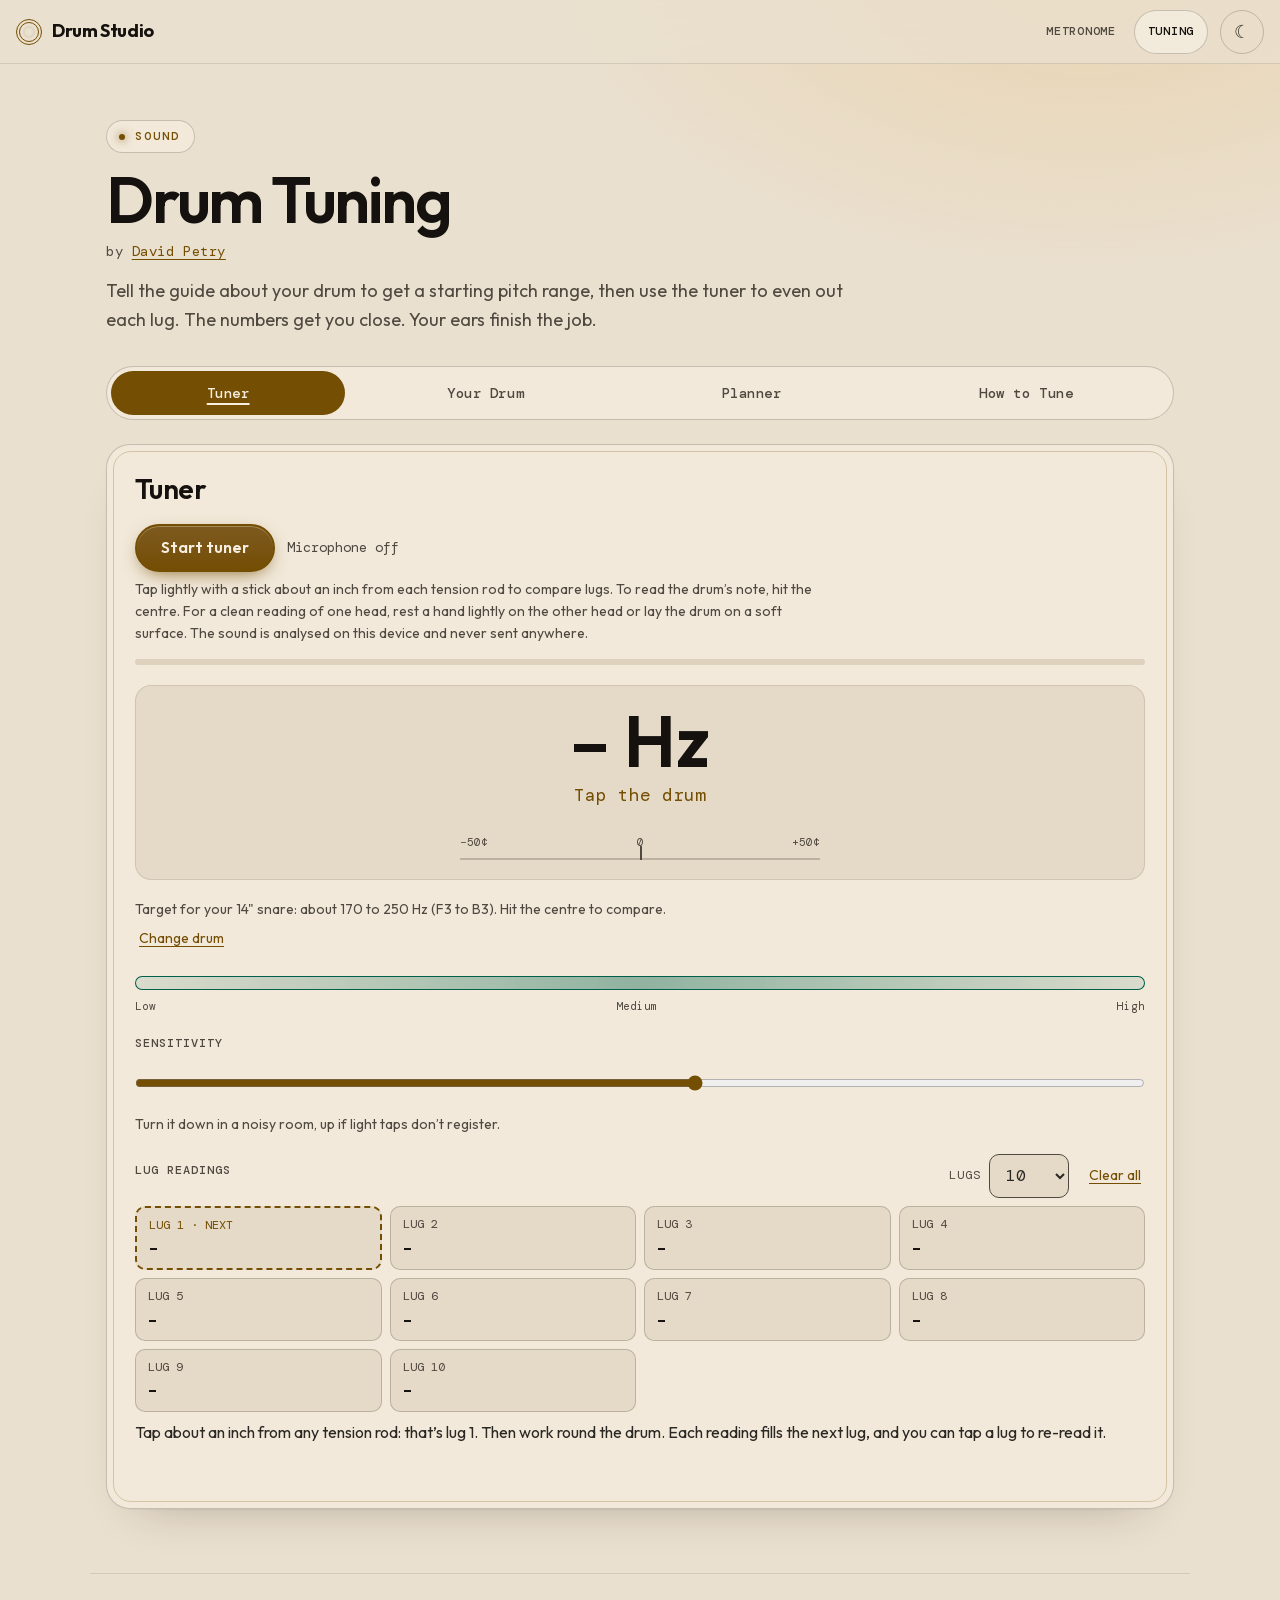
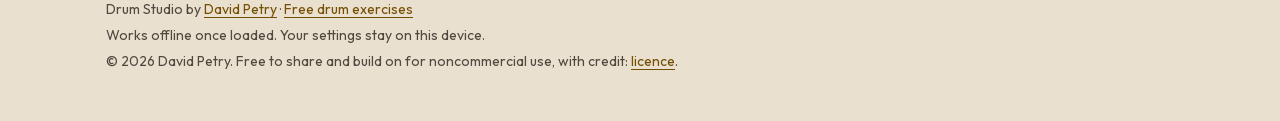
==== commit 3f145536: "Last audit items: lug-by-lug tuner, install button, hold-to-repeat Audit #7: the tuner has numbered " ====
--- a/tuning.html
+++ b/tuning.html
@@ -29,6 +29,7 @@
   <ul class="navlinks">
     <li><a href="index.html">Metronome</a></li>
     <li><a href="tuning.html" aria-current="page">Tuning</a></li>
+    <li><button type="button" class="theme-toggle install-btn" id="installApp" aria-label="Install Drum Studio as an app" title="Install Drum Studio as an app" hidden><svg viewBox="0 0 24 24" width="20" height="20" aria-hidden="true" focusable="false"><path d="M12 3v12m0 0-5-5m5 5 5-5M5 21h14" fill="none" stroke="currentColor" stroke-width="2" stroke-linecap="round" stroke-linejoin="round"/></svg></button></li>
     <li><button type="button" class="theme-toggle" id="themeToggle" aria-label="Switch to light theme"><span aria-hidden="true">☀</span></button></li>
   </ul>
 </nav>
@@ -91,7 +92,8 @@
 
       <div class="lugs-head">
         <h3 class="label">Lug Readings</h3>
-        <button type="button" class="link-btn" id="lugs-clear">Clear</button>
+        <label class="lug-count"><span>Lugs</span> <select id="lug-count"></select></label>
+        <button type="button" class="link-btn" id="lugs-clear">Clear all</button>
       </div>
       <ol class="lugs" id="lugs"></ol>
       <p class="lug-status" id="lug-status"></p>
@@ -182,6 +184,7 @@
 <footer class="foot">
   <p>Drum Studio by <a href="https://david-petry.netlify.app/">David Petry</a> · <a href="https://david-petry.netlify.app/drum-exercises.html">Free drum exercises</a></p>
   <p>Works offline once loaded. Your settings stay on this device.</p>
+  <p class="install-tip" id="ios-install-tip" hidden>On iPhone or iPad: tap <strong>Share</strong>, then <strong>Add to Home Screen</strong> to install Drum Studio.</p>
   <p>© 2026 David Petry. Free to share and build on for noncommercial use, with credit: <a href="https://github.com/davidpetry-cloud/drum-studio/blob/main/LICENSE">licence</a>.</p>
 </footer>
 <script src="js/tuning.js" defer></script>
--- a/css/studio.css
+++ b/css/studio.css
@@ -304,6 +304,8 @@
   transition: color .2s, border-color .2s, background .2s;
 }
 .theme-toggle:hover { color: var(--amber); border-color: var(--amber); background: var(--amber-dim); }
+.install-btn svg { display: block; }
+.install-tip { color: var(--text); }
 
 /* ============================================================
    LAYOUT
@@ -552,7 +554,23 @@
 .tempo-meta { display: grid; gap: 2px; }
 .tempo-word { color: var(--amber); font-family: var(--serif); font-style: italic; font-size: var(--fs-2xl); font-weight: 600; line-height: 1.1; }
 .tempo-unit { color: var(--muted2); font-size: var(--fs-sm); max-width: 22ch; }
-.slide { display: grid; grid-template-columns: auto auto 1fr auto auto; gap: 8px; align-items: center; }
+.tempo-meaning { color: var(--text); font-size: var(--fs-sm); font-style: italic; line-height: 1.35; max-width: 24ch; }
+.tempo-range { color: var(--muted2); font-family: var(--mono); font-size: var(--fs-xs); letter-spacing: 0.04em; font-variant-numeric: tabular-nums; }
+.slide {
+  display: grid;
+  grid-template-columns: auto auto 1fr auto auto;
+  grid-template-areas: "prev down range up next";
+  gap: 8px;
+  align-items: center;
+}
+#bpm-prev { grid-area: prev; }
+#bpm-down { grid-area: down; }
+#bpm-range { grid-area: range; }
+#bpm-up { grid-area: up; }
+#bpm-next { grid-area: next; }
+/* Classic-mark buttons show their target, e.g. "‹ 92" and "100 ›" */
+.mark-step { min-width: 64px; padding: 0 12px; font-variant-numeric: tabular-nums; white-space: nowrap; }
+.step:disabled { opacity: 0.45; cursor: default; }
 .step {
   min-width: 44px;
   height: 44px;
@@ -566,6 +584,8 @@
   transition: border-color .2s, color .2s, background .2s;
 }
 .step:hover { border-color: var(--amber); color: var(--amber); background: var(--amber-dim); }
+/* Hold-to-repeat buttons: no text selection or long-press menu on phones */
+.step, .transport-step { touch-action: manipulation; user-select: none; -webkit-user-select: none; -webkit-touch-callout: none; }
 
 /* The beat light: one big drumhead. Its fill says which kind of beat
    just played; it fades between beats. Overflow on the stage lets the
@@ -629,6 +649,12 @@
 .cell.is-on { border-color: var(--amber); box-shadow: 0 0 0 3px var(--amber-dim), inset 0 0 0 1px var(--amber); background: var(--amber-dim); }
 .cell-num { font-family: var(--mono); font-size: var(--fs-sm); color: var(--muted2); font-variant-numeric: tabular-nums; }
 .cell-level { font-size: 11px; font-family: var(--mono); letter-spacing: 0.04em; text-transform: uppercase; color: var(--muted2); }
+/* Subdivision ticks: one per click in the beat, the one now sounding lit.
+   The first (the beat itself) is a little larger. */
+.cell-subs { display: flex; flex-wrap: wrap; justify-content: center; gap: 3px; max-width: 100%; }
+.tick { width: 5px; height: 5px; border-radius: 50%; background: var(--line-2); }
+.tick.is-beat { width: 7px; height: 7px; }
+.tick.is-on { background: var(--amber); box-shadow: 0 0 0 2px var(--amber-dim); }
 
 /* Shapes for the four levels (in cells and in the legend) */
 .cell-mark, .mark {
@@ -822,6 +848,9 @@
   text-underline-offset: 5px;
 }
 .stack { display: grid; gap: 24px; }
+/* A link straight to a tab (#planner …) scrolls with room for the nav and
+   the tabs above the section, so the tabs stay in view. */
+[role="tabpanel"] { scroll-margin-top: calc(var(--nav-h) + 84px); }
 #change-drum { margin-top: -4px; }
 
 .range-card {
@@ -857,15 +886,45 @@
 .target-bar .zone { position: absolute; inset: 8px 0 auto; height: 14px; border-radius: 7px; background: linear-gradient(90deg, var(--teal-dim), color-mix(in oklab, var(--teal) 40%, transparent), var(--teal-dim)); box-shadow: inset 0 0 0 1px var(--teal); }
 .target-mark { --pos: 0.5; position: absolute; top: 2px; left: calc(var(--pos) * 100%); width: 4px; height: 26px; margin-left: -2px; border-radius: 2px; background: var(--amber); box-shadow: 0 0 0 3px var(--amber-dim); }
 .target-ends { position: absolute; inset: auto 0 0; display: flex; justify-content: space-between; color: var(--muted2); font-family: var(--mono); font-size: 11px; }
-.lugs-head { display: flex; align-items: baseline; justify-content: space-between; margin-top: 8px; }
-.lugs-head .label { margin: 0; }
-.lugs { list-style: none; display: grid; grid-template-columns: repeat(auto-fill, minmax(150px, 1fr)); gap: 8px; margin: 8px 0; }
-.lug { display: grid; grid-template-columns: 1fr auto; gap: 0 8px; padding: 10px 12px; border: 1px solid var(--line-2); border-radius: var(--r-sm); background: var(--bg2); font-variant-numeric: tabular-nums; }
+.lugs-head { display: flex; flex-wrap: wrap; align-items: center; gap: 8px 16px; margin-top: 8px; }
+.lugs-head .label { margin: 0; margin-right: auto; }
+.lug-count { display: inline-flex; align-items: center; gap: 8px; color: var(--muted2); font-family: var(--mono); font-size: var(--fs-xs); text-transform: uppercase; letter-spacing: 0.08em; }
+.lug-count select { width: auto; min-width: 5em; }
+.lugs { list-style: none; display: grid; grid-template-columns: repeat(auto-fill, minmax(min(210px, 100%), 1fr)); gap: 8px; margin: 8px 0; }
+.lug-row { display: flex; gap: 4px; }
+/* A lug slot: tap it to read it next. The next one is outlined and says
+   "next"; the one to adjust gets a thick warning border and bold offset. */
+.lug {
+  flex: 1;
+  display: grid;
+  grid-template-columns: 1fr auto;
+  gap: 0 8px;
+  min-height: 52px;
+  padding: 8px 12px;
+  border: 1px solid var(--line-2);
+  border-radius: var(--r-sm);
+  background: var(--bg2);
+  color: var(--text);
+  text-align: left;
+  font-variant-numeric: tabular-nums;
+}
+.lug:hover { border-color: var(--amber); }
+.lug.is-next { border: 2px dashed var(--amber); }
 .lug-n { color: var(--muted2); font-family: var(--mono); font-size: var(--fs-xs); text-transform: uppercase; }
+.lug.is-next .lug-n { color: var(--amber); }
 .lug-hz { color: var(--white); font-weight: 600; grid-row: 2; }
 .lug-off { grid-row: 1 / 3; grid-column: 2; align-self: center; color: var(--muted2); font-family: var(--mono); font-size: var(--fs-sm); }
-.lug.is-worst { border-color: var(--warn); border-width: 2px; }
+.lug.is-worst { border: 3px solid var(--warn); }
 .lug.is-worst .lug-off { color: var(--warn); font-weight: 600; }
+.lug-clear {
+  width: 44px;
+  border: 1px solid var(--line-2);
+  border-radius: var(--r-sm);
+  background: transparent;
+  color: var(--muted2);
+  font-size: var(--fs-lg);
+}
+.lug-clear:hover { border-color: var(--warn); color: var(--warn); }
 .lug-status { color: var(--text); }
 
 .table-wrap { overflow-x: auto; margin-top: 4px; }
@@ -883,7 +942,7 @@
 .plan select { width: auto; min-width: 12.5em; }
 .steps { padding-left: 1.4em; display: grid; gap: 10px; max-width: 72ch; }
 .steps li::marker { color: var(--amber); font-family: var(--mono); }
-.sources { padding-left: 1.4em; display: grid; gap: 6px; margin-top: 12px; font-size: var(--fs-sm); }
+.sources { padding-left: 1.4em; display: grid; gap: 10px; margin-top: 12px; font-size: var(--fs-sm); line-height: 1.5; }
 
 /* ============================================================
    FOOTER
@@ -910,13 +969,28 @@
   .actions > * { flex: 1; }
 }
 @media (max-width: 560px) {
+  /* A compact header on phones: the controls matter more than the intro.
+     After the first visit the intro is still read by screen readers. */
+  main { padding-top: 16px; }
+  .pagehead { padding-top: 0; }
+  .pagehead .eyebrow { display: none; }
+  h1 { font-size: 36px; margin-bottom: 6px; }
+  .byline { margin: 0 0 10px; }
+  .returning .pagehead .lede {
+    position: absolute; width: 1px; height: 1px; overflow: hidden;
+    clip: rect(0 0 0 0); clip-path: inset(50%); white-space: nowrap;
+  }
+  .sources { gap: 14px; }
   .panel { padding: 20px 16px; }
   .panel::before { inset: 4px; }
   .brand { font-size: var(--fs-base); }
   .navlinks a { padding: 0 10px; }
   .bpm { font-size: 60px !important; min-height: 76px !important; }
-  .slide { grid-template-columns: auto 1fr auto; }
-  .slide #bpm-down-5, .slide #bpm-up-5 { display: none; }
+  /* Phones: fine ± around the slider, classic marks on their own row */
+  .slide {
+    grid-template-columns: 44px 1fr 1fr 44px;
+    grid-template-areas: "down range range up" "prev prev next next";
+  }
   .cell { width: 56px; }
   .cell.group-start { margin-left: 8px; }
   .range-stops dd { font-size: var(--fs-lg); }
@@ -943,5 +1017,5 @@
   }
   .cell-mark::before, .mark::before, .cell-mark::after, .mark::after { forced-color-adjust: none; background: CanvasText; border-color: CanvasText; }
   .lv-ghost :is(.cell-mark)::before, .mark.lv-ghost::before { background: transparent; }
-  .needle, .target-mark, .level span { forced-color-adjust: none; background: Highlight; }
-}
+  .needle, .target-mark, .level span, .tick.is-on { forced-color-adjust: none; background: Highlight; }
+}
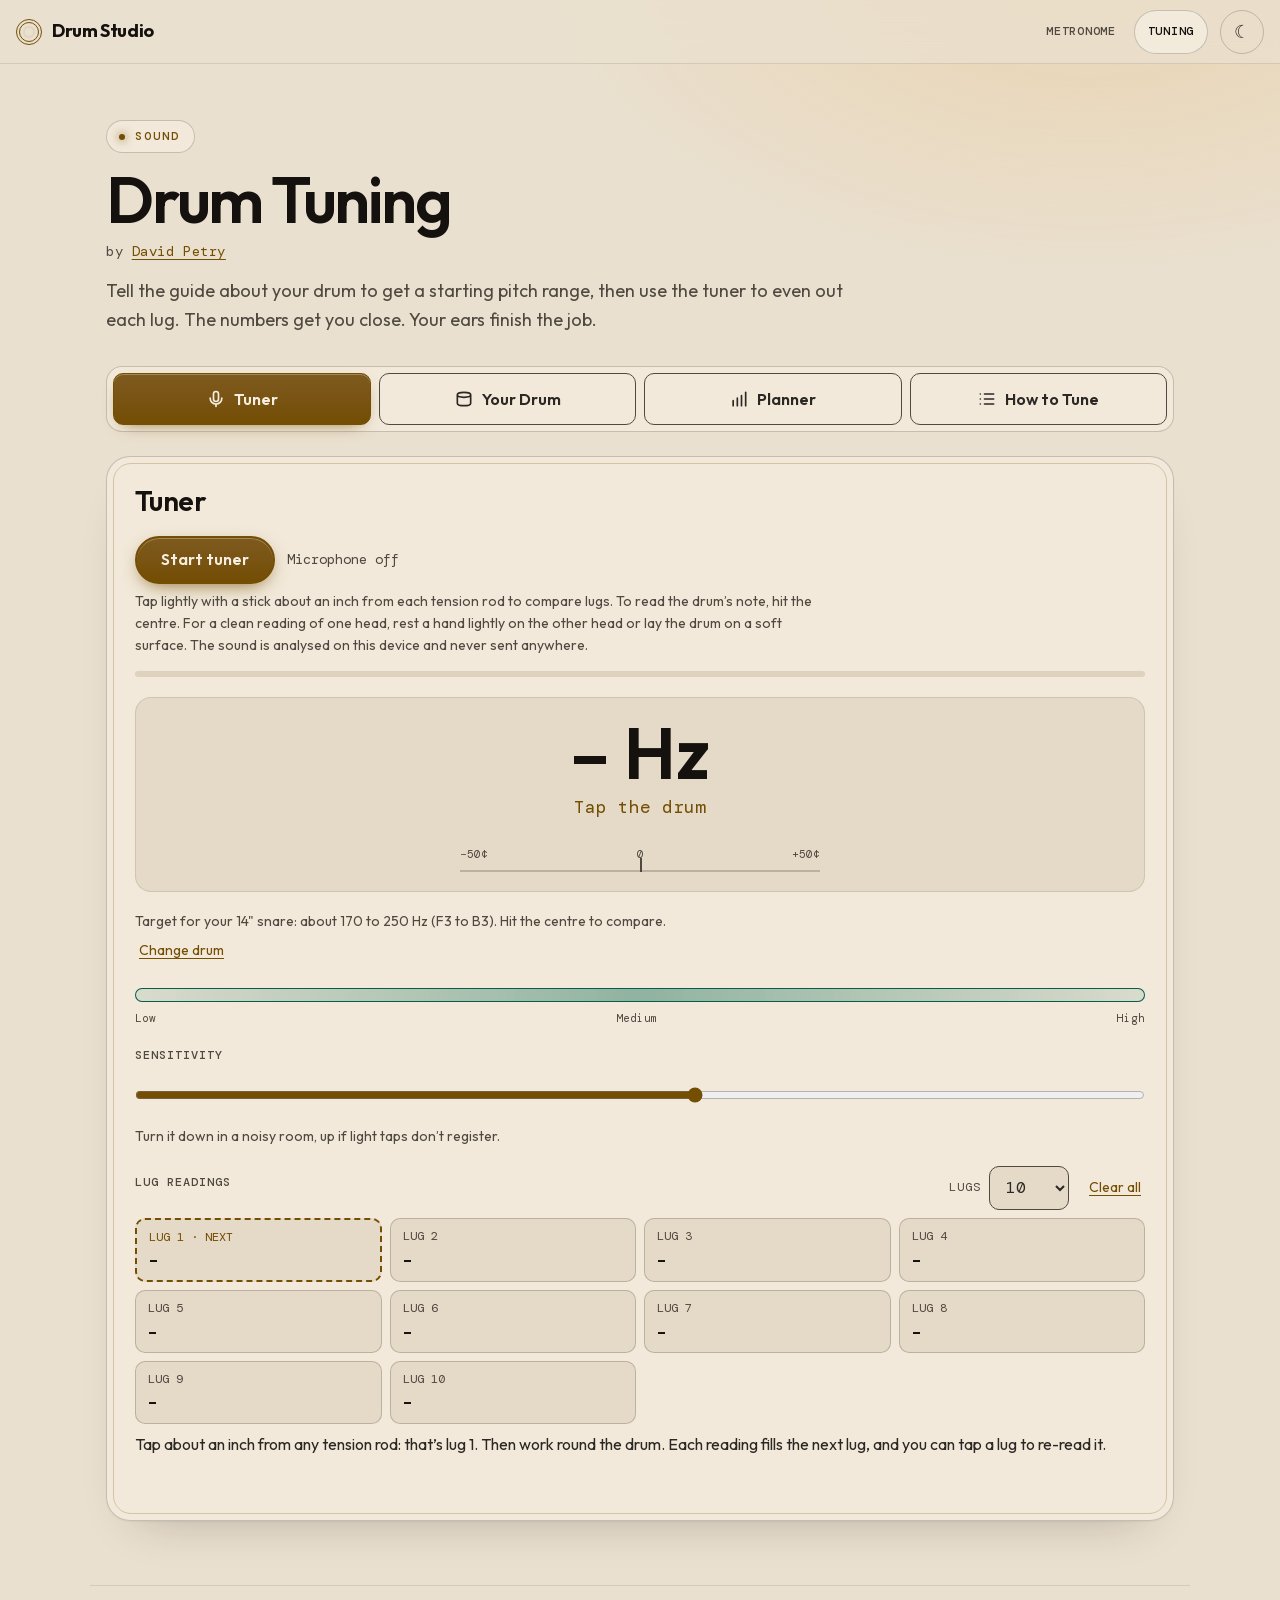
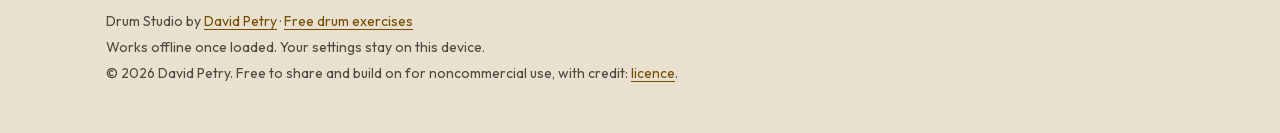
==== commit fe346293: "Tuning tabs: readable buttons with icons The section tabs (Tuner, Your Drum, Planner, How to Tune) w" ====
--- a/tuning.html
+++ b/tuning.html
@@ -47,10 +47,10 @@
   <!-- Section tabs: shown by tuning.dart, which then shows one section at a
        time. Without JavaScript every section stays visible. -->
   <div class="tabs" role="tablist" aria-label="Tuning sections" id="tuning-tabs" hidden>
-    <button type="button" role="tab" class="tab" id="tab-tuner" aria-controls="tuner" aria-selected="true">Tuner</button>
-    <button type="button" role="tab" class="tab" id="tab-guide" aria-controls="guide" aria-selected="false" tabindex="-1">Your Drum</button>
-    <button type="button" role="tab" class="tab" id="tab-planner" aria-controls="planner" aria-selected="false" tabindex="-1">Planner</button>
-    <button type="button" role="tab" class="tab" id="tab-howto" aria-controls="howto" aria-selected="false" tabindex="-1">How to Tune</button>
+    <button type="button" role="tab" class="tab" id="tab-tuner" aria-controls="tuner" aria-selected="true"><svg class="tab-icon" viewBox="0 0 24 24" width="20" height="20" aria-hidden="true" focusable="false"><path d="M12 3a3 3 0 0 0-3 3v6a3 3 0 0 0 6 0V6a3 3 0 0 0-3-3zM5 11a7 7 0 0 0 14 0M12 18v3" fill="none" stroke="currentColor" stroke-width="2" stroke-linecap="round" stroke-linejoin="round"/></svg><span>Tuner</span></button>
+    <button type="button" role="tab" class="tab" id="tab-guide" aria-controls="guide" aria-selected="false" tabindex="-1"><svg class="tab-icon" viewBox="0 0 24 24" width="20" height="20" aria-hidden="true" focusable="false"><path d="M4 7c0-1.7 3.6-3 8-3s8 1.3 8 3-3.6 3-8 3-8-1.3-8-3zM4 7v10c0 1.7 3.6 3 8 3s8-1.3 8-3V7" fill="none" stroke="currentColor" stroke-width="2" stroke-linecap="round" stroke-linejoin="round"/></svg><span>Your Drum</span></button>
+    <button type="button" role="tab" class="tab" id="tab-planner" aria-controls="planner" aria-selected="false" tabindex="-1"><svg class="tab-icon" viewBox="0 0 24 24" width="20" height="20" aria-hidden="true" focusable="false"><path d="M5 20v-6M10 20v-9M15 20v-12M20 20V4" fill="none" stroke="currentColor" stroke-width="2" stroke-linecap="round" stroke-linejoin="round"/></svg><span>Planner</span></button>
+    <button type="button" role="tab" class="tab" id="tab-howto" aria-controls="howto" aria-selected="false" tabindex="-1"><svg class="tab-icon" viewBox="0 0 24 24" width="20" height="20" aria-hidden="true" focusable="false"><path d="M9 6h11M9 12h11M9 18h11M4 6h.01M4 12h.01M4 18h.01" fill="none" stroke="currentColor" stroke-width="2" stroke-linecap="round" stroke-linejoin="round"/></svg><span>How to Tune</span></button>
   </div>
 
   <!-- Tuner -->
--- a/css/studio.css
+++ b/css/studio.css
@@ -814,38 +814,51 @@
 /* ============================================================
    TUNING — tuning.html; behaviour in js/tuning.js
    ============================================================ */
-/* Section tabs. The chosen tab is filled and underlined, so it shows by
-   shape as well as colour. */
+/* Section tabs: four even buttons (2×2 on phones) in the site's main font
+   at body size, each with an icon. The chosen one is filled and raised;
+   the others are outlined, so the state shows by fill and shape as well
+   as colour. */
 .tabs {
-  display: flex;
-  gap: 6px;
-  overflow-x: auto;
-  padding: 4px;
+  display: grid;
+  grid-template-columns: repeat(4, minmax(0, 1fr));
+  gap: 8px;
+  padding: 6px;
   border: 1px solid var(--line-2);
-  border-radius: var(--pill);
+  border-radius: var(--r);
   background: var(--card);
-  scrollbar-width: none;
 }
 .tab {
-  flex: 1 0 auto;
-  min-height: 44px;
-  padding: 0 16px;
-  border: 0;
-  border-radius: var(--pill);
+  display: inline-flex;
+  align-items: center;
+  justify-content: center;
+  gap: 8px;
+  min-height: 52px;
+  padding: 0 14px;
+  border: 1px solid var(--muted2);
+  border-radius: var(--r-sm);
   background: transparent;
-  color: var(--muted2);
-  font-family: var(--mono);
-  font-size: var(--fs-sm);
-  font-weight: 500;
-  letter-spacing: 0.04em;
-  white-space: nowrap;
-}
-.tab:hover { color: var(--white); }
+  color: var(--text);
+  font-family: var(--sans);
+  font-size: var(--fs-base);
+  font-weight: 600;
+  line-height: 1.2;
+  letter-spacing: 0;
+  text-align: center;
+  transition: background .2s, color .2s, border-color .2s, box-shadow .2s;
+}
+.tab-icon { flex-shrink: 0; }
+.tab:hover { border-color: var(--amber); color: var(--white); background: var(--amber-dim); }
 .tab[aria-selected="true"] {
-  background: var(--amber);
+  border-color: var(--amber);
+  background: linear-gradient(180deg, var(--accent-top), var(--amber));
   color: var(--on-accent);
-  text-decoration: underline 2px;
-  text-underline-offset: 5px;
+  box-shadow: inset 0 1px 0 var(--btn-inset), 0 6px 18px -10px var(--amber);
+}
+@media (max-width: 640px) {
+  .tabs { grid-template-columns: repeat(2, minmax(0, 1fr)); }
+}
+@media (max-width: 400px) {
+  .tab { padding: 0 8px; gap: 6px; }
 }
 .stack { display: grid; gap: 24px; }
 /* A link straight to a tab (#planner …) scrolls with room for the nav and
